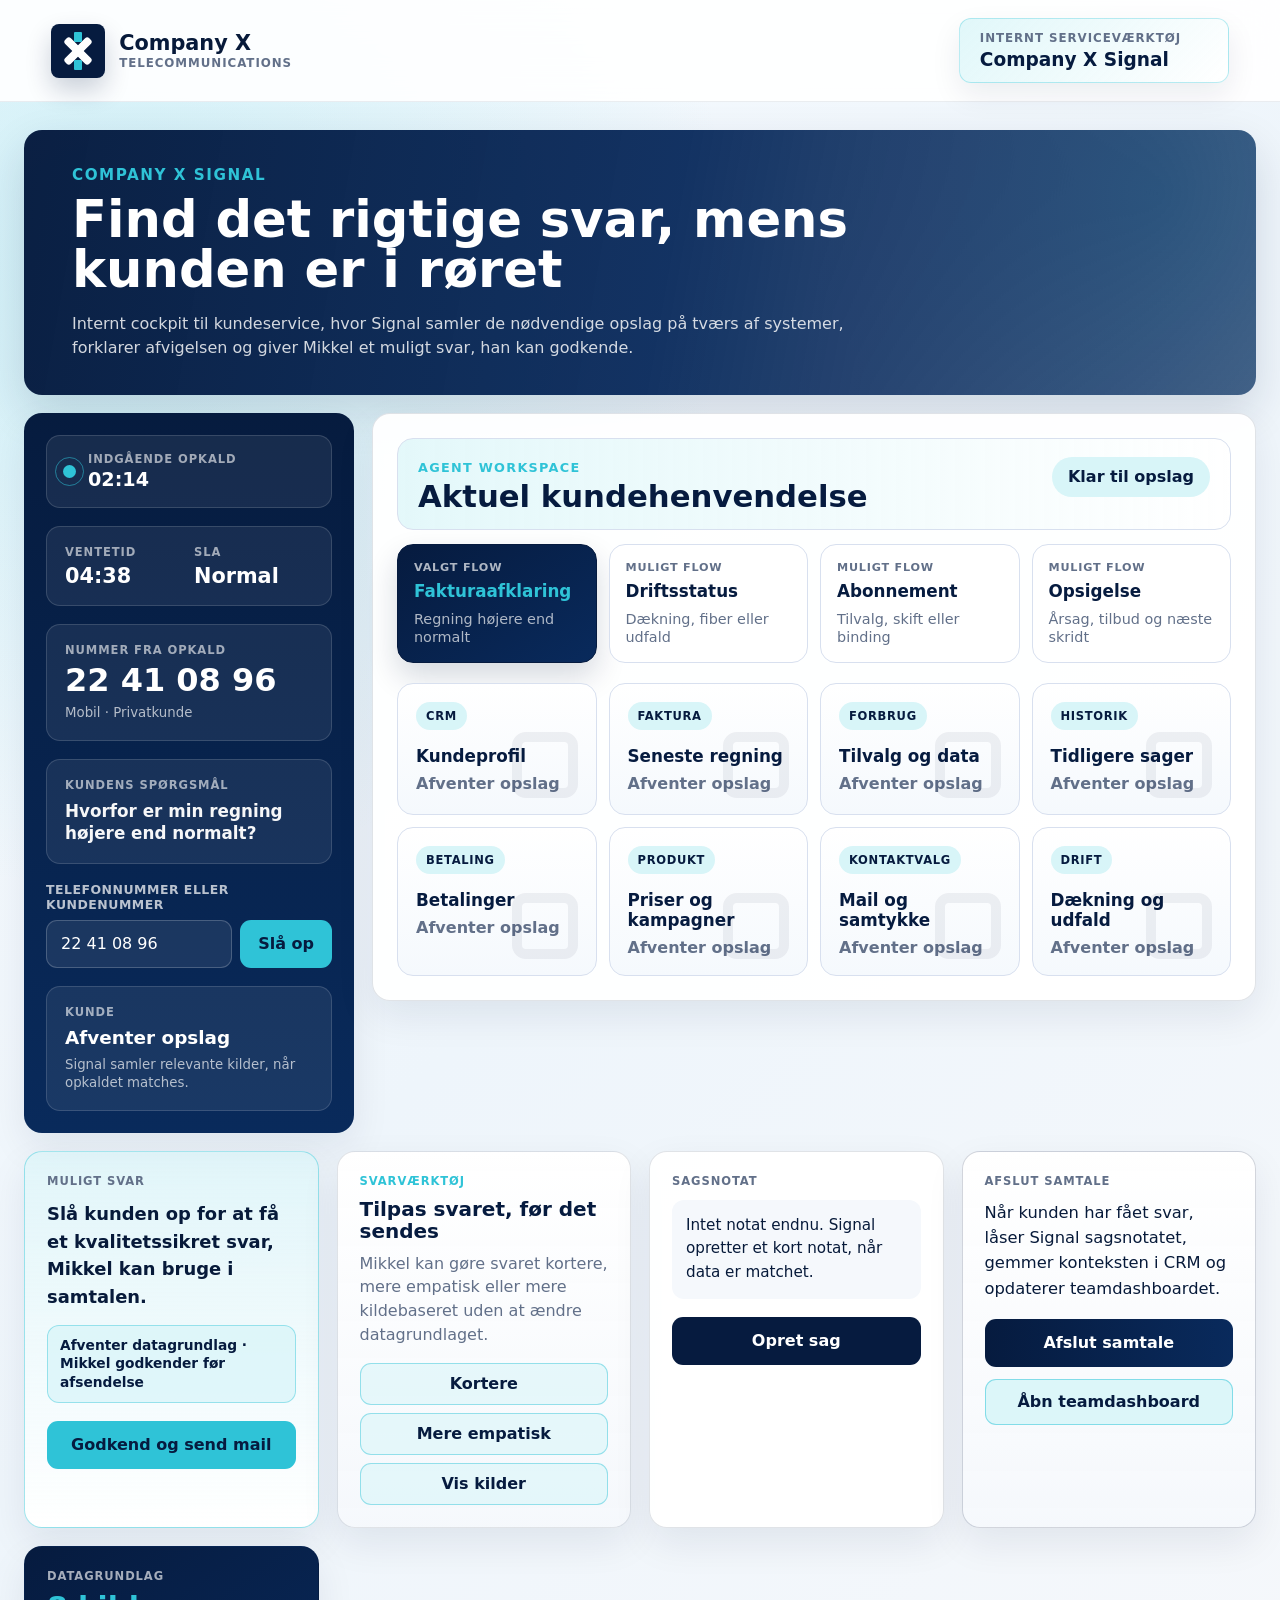
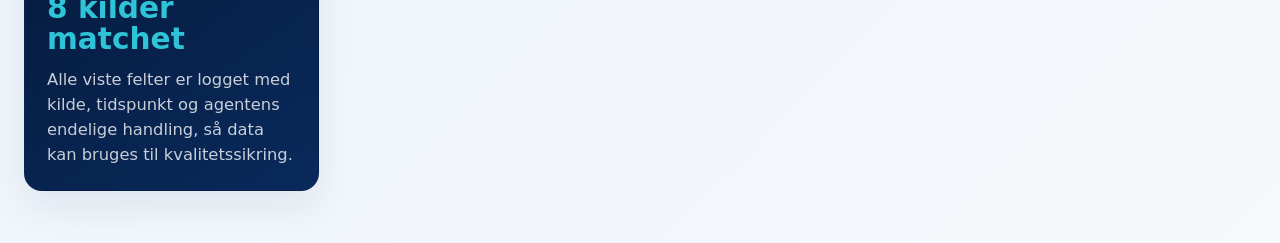
==== AI/index.html @ 9cbe9807 "Deploy Company X site" ====
<!doctype html>
<html lang="da">
  <head>
    <meta charset="utf-8" />
    <meta name="viewport" content="width=device-width, initial-scale=1" />
    <title>Company X Signal - Agent Assist</title>
    <link rel="stylesheet" href="../agent-assist.css" />
  </head>
  <body>
    <header class="agent-header">
      <a class="brand" href="../index.html" aria-label="Company X forside">
        <span class="brand-symbol" aria-hidden="true"><span></span></span>
        <span class="brand-text">
          <strong>Company X</strong>
          <span>Telecommunications</span>
        </span>
      </a>

      <div class="agent-product">
        <span>Internt serviceværktøj</span>
        <strong>Company X Signal</strong>
      </div>

      <div class="agent-user">
        <span>Logget ind som</span>
        <strong>Mikkel Holm · Billing Support</strong>
      </div>
    </header>

    <main class="agent-shell">
      <section class="agent-hero">
        <div>
          <p>Company X Signal</p>
          <h1>Find det rigtige svar, mens kunden er i røret</h1>
          <span>
            Internt cockpit til kundeservice, hvor Signal samler de nødvendige
            opslag på tværs af systemer, forklarer afvigelsen og giver Mikkel et
            muligt svar, han kan godkende.
          </span>
        </div>
      </section>

      <section class="agent-workspace">
        <aside class="call-panel">
          <div class="live-call">
            <span class="pulse" aria-hidden="true"></span>
            <div>
              <span id="callState">Indgående opkald</span>
              <strong id="callDuration">02:14</strong>
            </div>
          </div>

          <div class="call-timeline" aria-label="Opkaldstider">
            <div>
              <span>Ventetid</span>
              <strong>04:38</strong>
            </div>
            <div>
              <span>SLA</span>
              <strong>Normal</strong>
            </div>
          </div>

          <div class="caller-card">
            <span>Nummer fra opkald</span>
            <strong>22 41 08 96</strong>
            <small>Mobil · Privatkunde</small>
          </div>

          <div class="caller-issue">
            <span>Kundens spørgsmål</span>
            <p>Hvorfor er min regning højere end normalt?</p>
          </div>

          <div class="agent-search">
            <label for="lookupInput">Telefonnummer eller kundenummer</label>
            <div>
              <input id="lookupInput" value="22 41 08 96" />
              <button id="lookupButton" type="button">Slå op</button>
            </div>
          </div>

          <div class="customer-mini" id="customerMini">
            <span>Kunde</span>
            <strong>Afventer opslag</strong>
            <small>Signal samler relevante kilder, når opkaldet matches.</small>
          </div>
        </aside>

        <section class="signal-panel-main">
          <div class="workspace-top">
            <div>
              <span>Agent workspace</span>
              <h2>Aktuel kundehenvendelse</h2>
            </div>
            <div class="case-status" id="caseStatus" aria-live="polite">Klar til opslag</div>
          </div>

          <div class="workflow-options" aria-label="Henvendelsestyper">
            <button class="workflow-card active" type="button">
              <span>Valgt flow</span>
              <strong>Fakturaafklaring</strong>
              <em>Regning højere end normalt</em>
            </button>
            <button class="workflow-card" type="button">
              <span>Muligt flow</span>
              <strong>Driftsstatus</strong>
              <em>Dækning, fiber eller udfald</em>
            </button>
            <button class="workflow-card" type="button">
              <span>Muligt flow</span>
              <strong>Abonnement</strong>
              <em>Tilvalg, skift eller binding</em>
            </button>
            <button class="workflow-card" type="button">
              <span>Muligt flow</span>
              <strong>Opsigelse</strong>
              <em>Årsag, tilbud og næste skridt</em>
            </button>
          </div>

          <div class="system-grid" aria-label="Systemopslag">
            <article class="system-card" id="crmCard">
              <span>CRM</span>
              <strong>Kundeprofil</strong>
              <em>Afventer opslag</em>
            </article>
            <article class="system-card" id="invoiceCard">
              <span>Faktura</span>
              <strong>Seneste regning</strong>
              <em>Afventer opslag</em>
            </article>
            <article class="system-card" id="usageCard">
              <span>Forbrug</span>
              <strong>Tilvalg og data</strong>
              <em>Afventer opslag</em>
            </article>
            <article class="system-card" id="historyCard">
              <span>Historik</span>
              <strong>Tidligere sager</strong>
              <em>Afventer opslag</em>
            </article>
            <article class="system-card" id="paymentCard">
              <span>Betaling</span>
              <strong>Betalinger</strong>
              <em>Afventer opslag</em>
            </article>
            <article class="system-card" id="productCard">
              <span>Produkt</span>
              <strong>Priser og kampagner</strong>
              <em>Afventer opslag</em>
            </article>
            <article class="system-card" id="contactCard">
              <span>Kontaktvalg</span>
              <strong>Mail og samtykke</strong>
              <em>Afventer opslag</em>
            </article>
            <article class="system-card" id="driftCard">
              <span>Drift</span>
              <strong>Dækning og udfald</strong>
              <em>Afventer opslag</em>
            </article>
          </div>

          <div class="analysis-panel hidden" id="analysisPanel" aria-live="polite">
            <span class="analysis-spinner" aria-hidden="true"></span>
            <div>
              <strong>Signal analyserer regningsafvigelse</strong>
              <p>
                Matcher aktuel faktura med kundens normalpris, forbrugslog,
                produktregler og kontaktvalg før forklaringen vises.
              </p>
            </div>
          </div>

          <div class="result-area hidden" id="resultArea">
            <div class="customer-strip">
              <div>
                <span>Kunde</span>
                <strong>Maria Andersen</strong>
              </div>
              <div>
                <span>Kundenummer</span>
                <strong>CX-10488291</strong>
              </div>
              <div>
                <span>Faktura</span>
                <strong>INV-2026-05-8821</strong>
                <small>Maj 2026 · reference i fakturasystemet</small>
              </div>
              <div>
                <span>Kontakt</span>
                <strong>maria.andersen@email.dk</strong>
                <small>Samtykke til servicebeskeder er aktivt</small>
              </div>
            </div>

            <div class="bill-explanation">
              <div class="explanation-copy">
                <span>Forklaring</span>
                <strong>Regningen er 150 kr. højere end normalt</strong>
                <p>
                  Signal har beregnet afvigelsen: maj-faktura 549 kr. minus
                  kundens normalpris 399 kr. giver +150 kr. Årsagen matches til
                  ekstra data og en udløbet intropris på streamingpakken.
                </p>
              </div>
              <div class="variance-card">
                <span>Afvigelse</span>
                <strong>+150 kr.</strong>
              </div>
            </div>

            <div class="line-items">
              <div>
                <span>Ekstra data købt 18. maj</span>
                <b>+100 kr.</b>
              </div>
              <div>
                <span>Streamingpakke intropris udløbet</span>
                <b>+50 kr.</b>
              </div>
              <div class="total">
                <span>Samlet afvigelse</span>
                <b>+150 kr.</b>
              </div>
            </div>

            <div class="customer-context">
              <div class="context-card">
                <span>Seneste kundefeedback</span>
                <strong>4,6 / 5</strong>
                <small>Sidste supportkontakt blev markeret som løst.</small>
              </div>
              <div class="context-card">
                <span>Anbefalet handling</span>
                <strong>Forklar og send oversigt</strong>
                <small>Ingen kompensation foreslås, da afvigelsen er dokumenteret.</small>
              </div>
            </div>
          </div>
        </section>

        <aside class="answer-panel">
          <div class="answer-card">
            <span>Muligt svar</span>
            <p id="suggestedAnswer">
              Slå kunden op for at få et kvalitetssikret svar, Mikkel kan bruge i
              samtalen.
            </p>
            <div class="answer-meta" id="answerMeta">
              Afventer datagrundlag · Mikkel godkender før afsendelse
            </div>
            <button type="button" id="sendEmail">Godkend og send mail</button>
          </div>

          <div class="refinement-card">
            <span>Svarværktøj</span>
            <strong>Tilpas svaret, før det sendes</strong>
            <p>
              Mikkel kan gøre svaret kortere, mere empatisk eller mere
              kildebaseret uden at ændre datagrundlaget.
            </p>
            <div class="refinement-actions" aria-label="Tilpas muligt svar">
              <button type="button" data-tone="short">Kortere</button>
              <button type="button" data-tone="empathy">Mere empatisk</button>
              <button type="button" data-tone="sources">Vis kilder</button>
            </div>
          </div>

          <div class="note-card">
            <span>Sagsnotat</span>
            <div id="caseNote" class="case-note-body">
              Intet notat endnu. Signal opretter et kort notat, når data er matchet.
            </div>
            <button type="button" id="createCase">Opret sag</button>
          </div>

          <div class="finish-card">
            <span>Afslut samtale</span>
            <p>
              Når kunden har fået svar, låser Signal sagsnotatet, gemmer
              konteksten i CRM og opdaterer teamdashboardet.
            </p>
            <button type="button" id="finishCall">Afslut samtale</button>
            <a class="dashboard-link hidden" id="dashboardLink" href="../dashboard/">
              Åbn teamdashboard
            </a>
          </div>

          <div class="source-card">
            <span>Datagrundlag</span>
            <strong>8 kilder matchet</strong>
            <p>
              Alle viste felter er logget med kilde, tidspunkt og agentens
              endelige handling, så data kan bruges til kvalitetssikring.
            </p>
          </div>
        </aside>
      </section>

    </main>

    <script src="../agent-assist.js"></script>
  </body>
</html>
---- agent-assist.css ----
:root {
  --navy: #061b3f;
  --navy-2: #092a5c;
  --cyan: #2fc3d7;
  --cyan-soft: #d8f5f8;
  --ink: #071a3a;
  --muted: #627089;
  --line: #d8e0ef;
  --paper: #f5f8fc;
  --white: #ffffff;
  --shadow: 0 18px 45px rgba(6, 27, 63, 0.14);
}

* {
  box-sizing: border-box;
}

body {
  margin: 0;
  color: var(--ink);
  background:
    radial-gradient(circle at 8% 14%, rgba(47, 195, 215, 0.2), transparent 32%),
    linear-gradient(135deg, #f7fbff 0%, #eef5fb 48%, #f6f8fb 100%);
  font-family:
    Inter, ui-sans-serif, system-ui, -apple-system, BlinkMacSystemFont, "Segoe UI",
    sans-serif;
}

button,
input {
  font: inherit;
}

.agent-header {
  position: sticky;
  top: 0;
  z-index: 20;
  display: grid;
  grid-template-columns: minmax(250px, 1fr) auto minmax(260px, 1fr);
  align-items: center;
  gap: 28px;
  min-height: 88px;
  padding: 18px clamp(22px, 4vw, 56px);
  border-bottom: 1px solid rgba(6, 27, 63, 0.08);
  background: rgba(255, 255, 255, 0.9);
  backdrop-filter: blur(18px);
}

.brand {
  display: inline-flex;
  align-items: center;
  gap: 14px;
  color: inherit;
  text-decoration: none;
}

.brand-symbol {
  position: relative;
  display: inline-grid;
  width: 54px;
  height: 54px;
  place-items: center;
  border-radius: 8px;
  background: var(--navy);
  box-shadow: 0 12px 26px rgba(6, 27, 63, 0.2);
}

.brand-symbol::before,
.brand-symbol::after,
.brand-symbol span::before,
.brand-symbol span::after {
  position: absolute;
  content: "";
  display: block;
}

.brand-symbol::before,
.brand-symbol::after {
  width: 8px;
  height: 34px;
  border-radius: 3px;
  background: var(--white);
  transform: rotate(45deg);
}

.brand-symbol::after {
  transform: rotate(-45deg);
}

.brand-symbol span::before,
.brand-symbol span::after {
  left: 23px;
  width: 8px;
  height: 10px;
  border-radius: 1px;
  background: var(--cyan);
}

.brand-symbol span::before {
  top: 8px;
}

.brand-symbol span::after {
  bottom: 8px;
}

.brand-text {
  display: grid;
  gap: 1px;
}

.brand-text strong {
  font-size: 1.3rem;
  letter-spacing: 0;
}

.brand-text span,
.agent-product span,
.agent-user span {
  color: var(--muted);
  font-size: 0.74rem;
  font-weight: 800;
  letter-spacing: 0.08em;
  text-transform: uppercase;
}

.agent-product {
  display: grid;
  gap: 4px;
  min-width: 270px;
  padding: 12px 20px;
  border: 1px solid rgba(47, 195, 215, 0.32);
  border-radius: 12px;
  background: linear-gradient(135deg, rgba(216, 245, 248, 0.78), rgba(255, 255, 255, 0.92));
  box-shadow: 0 12px 30px rgba(6, 27, 63, 0.08);
}

.agent-product strong {
  color: var(--navy);
  font-size: 1.16rem;
}

.agent-user {
  justify-self: end;
  display: grid;
  gap: 4px;
  text-align: right;
}

.agent-user strong {
  color: var(--navy);
  font-size: 0.98rem;
}

.agent-shell {
  width: min(1780px, calc(100% - 48px));
  margin: 28px auto 52px;
}

.agent-hero {
  display: grid;
  grid-template-columns: minmax(0, 1fr);
  gap: 32px;
  align-items: end;
  padding: 36px clamp(26px, 4vw, 48px);
  overflow: hidden;
  border-radius: 18px;
  color: var(--white);
  background:
    linear-gradient(100deg, rgba(6, 27, 63, 0.98) 0%, rgba(9, 42, 92, 0.96) 52%, rgba(9, 42, 92, 0.72) 100%),
    radial-gradient(circle at 92% 24%, rgba(47, 195, 215, 0.42), transparent 30%);
  box-shadow: var(--shadow);
}

.agent-hero p {
  margin: 0 0 10px;
  color: var(--cyan);
  font-size: 0.95rem;
  font-weight: 900;
  letter-spacing: 0.1em;
  text-transform: uppercase;
}

.agent-hero h1 {
  max-width: 850px;
  margin: 0;
  font-size: clamp(2.3rem, 4vw, 4.7rem);
  line-height: 0.98;
  letter-spacing: 0;
}

.agent-hero span {
  display: block;
  max-width: 790px;
  margin-top: 18px;
  color: rgba(255, 255, 255, 0.82);
  font-size: clamp(1rem, 1.2vw, 1.25rem);
  line-height: 1.45;
}

.agent-workspace {
  display: grid;
  grid-template-columns: minmax(260px, 330px) minmax(520px, 1fr) minmax(330px, 430px);
  gap: 18px;
  margin-top: 18px;
  align-items: start;
}

.call-panel,
.signal-panel-main,
.answer-panel > div {
  border: 1px solid rgba(6, 27, 63, 0.12);
  border-radius: 18px;
  background: rgba(255, 255, 255, 0.94);
  box-shadow: 0 15px 38px rgba(6, 27, 63, 0.08);
}

.call-panel {
  display: grid;
  gap: 18px;
  align-content: start;
  padding: 22px;
  color: var(--white);
  border: 0;
  background:
    linear-gradient(180deg, rgba(6, 27, 63, 0.98), rgba(9, 42, 92, 0.98)),
    var(--navy);
}

.live-call,
.caller-card,
.caller-issue,
.call-timeline,
.customer-mini {
  border: 1px solid rgba(255, 255, 255, 0.14);
  border-radius: 14px;
  background: rgba(255, 255, 255, 0.07);
}

.live-call {
  display: flex;
  gap: 12px;
  align-items: center;
  padding: 16px;
}

.pulse {
  position: relative;
  width: 13px;
  height: 13px;
  border-radius: 50%;
  background: var(--cyan);
}

.pulse::after {
  position: absolute;
  inset: -8px;
  content: "";
  border: 1px solid rgba(47, 195, 215, 0.55);
  border-radius: inherit;
  animation: pulse 1.6s infinite;
}

@keyframes pulse {
  from {
    opacity: 0.9;
    transform: scale(0.72);
  }
  to {
    opacity: 0;
    transform: scale(1.35);
  }
}

.live-call span,
.caller-card span,
.caller-issue span,
.call-timeline span,
.customer-mini span,
.answer-card > span,
.refinement-card > span,
.note-card > span,
.handoff-card > span,
.finish-card > span,
.source-card > span,
.customer-strip span,
.explanation-copy span,
.variance-card span,
.context-card span,
.dashboard-heading span,
.dashboard-metric span {
  display: block;
  color: var(--muted);
  font-size: 0.72rem;
  font-weight: 900;
  letter-spacing: 0.08em;
  text-transform: uppercase;
}

.call-panel .live-call span,
.call-panel .caller-card span,
.call-panel .caller-issue span,
.call-panel .call-timeline span,
.call-panel .customer-mini span {
  color: rgba(255, 255, 255, 0.6);
}

.live-call strong {
  display: block;
  margin-top: 2px;
  font-size: 1.2rem;
}

.caller-card,
.caller-issue,
.call-timeline,
.customer-mini {
  padding: 18px;
}

.call-timeline {
  display: grid;
  grid-template-columns: 1fr 1fr;
  gap: 10px;
}

.call-timeline div {
  min-width: 0;
}

.call-timeline strong {
  display: block;
  margin-top: 7px;
  color: var(--white);
  font-size: 1.3rem;
  line-height: 1;
}

.caller-card strong {
  display: block;
  margin-top: 7px;
  font-size: 2rem;
  line-height: 1;
}

.caller-card small,
.customer-mini small {
  display: block;
  margin-top: 8px;
  color: rgba(255, 255, 255, 0.68);
  line-height: 1.35;
}

.caller-issue p {
  margin: 8px 0 0;
  color: rgba(255, 255, 255, 0.96);
  font-size: 1.05rem;
  font-weight: 800;
  line-height: 1.35;
}

.agent-search label {
  display: block;
  margin-bottom: 8px;
  color: rgba(255, 255, 255, 0.72);
  font-size: 0.78rem;
  font-weight: 900;
  letter-spacing: 0.04em;
  text-transform: uppercase;
}

.agent-search div {
  display: grid;
  grid-template-columns: minmax(0, 1fr) auto;
  gap: 8px;
}

.agent-search input {
  min-width: 0;
  height: 48px;
  padding: 0 14px;
  color: var(--white);
  border: 1px solid rgba(255, 255, 255, 0.2);
  border-radius: 11px;
  outline: 0;
  background: rgba(255, 255, 255, 0.08);
}

.agent-search input:focus {
  border-color: var(--cyan);
  box-shadow: 0 0 0 3px rgba(47, 195, 215, 0.2);
}

.agent-search button,
.answer-card button,
.note-card button,
.handoff-card button,
.finish-card button {
  height: 48px;
  padding: 0 18px;
  color: var(--navy);
  border: 0;
  border-radius: 11px;
  background: var(--cyan);
  font-weight: 900;
  cursor: pointer;
  transition:
    transform 0.16s ease,
    box-shadow 0.16s ease,
    background 0.16s ease;
}

.agent-search button:hover,
.answer-card button:hover,
.note-card button:hover,
.handoff-card button:hover,
.finish-card button:hover {
  transform: translateY(-1px);
  box-shadow: 0 14px 24px rgba(47, 195, 215, 0.25);
}

.customer-mini strong {
  display: block;
  margin-top: 8px;
  font-size: 1.15rem;
}

.customer-mini.is-ready {
  border-color: rgba(47, 195, 215, 0.5);
  background: rgba(47, 195, 215, 0.14);
}

.signal-panel-main {
  padding: 24px;
}

.workspace-top {
  display: flex;
  justify-content: space-between;
  gap: 20px;
  align-items: start;
  padding: 18px 20px;
  border: 1px solid var(--line);
  border-radius: 16px;
  background:
    linear-gradient(90deg, rgba(216, 245, 248, 0.7), rgba(255, 255, 255, 0.92)),
    var(--white);
}

.workspace-top span {
  color: var(--cyan);
  font-size: 0.8rem;
  font-weight: 900;
  letter-spacing: 0.1em;
  text-transform: uppercase;
}

.workspace-top h2 {
  margin: 5px 0 0;
  color: var(--navy);
  font-size: clamp(1.8rem, 2.4vw, 3rem);
  line-height: 1;
}

.case-status {
  display: inline-flex;
  align-items: center;
  min-height: 40px;
  padding: 0 16px;
  color: var(--navy);
  border-radius: 999px;
  background: var(--cyan-soft);
  font-weight: 900;
  white-space: nowrap;
}

.case-status.processing {
  color: var(--white);
  background: var(--navy-2);
}

.case-status.processing::before {
  width: 13px;
  height: 13px;
  margin-right: 9px;
  content: "";
  border: 2px solid rgba(255, 255, 255, 0.3);
  border-top-color: var(--cyan);
  border-radius: 50%;
  animation: spin 0.8s linear infinite;
}

.case-status.ready {
  color: var(--navy);
  background: var(--cyan);
}

@keyframes spin {
  to {
    transform: rotate(360deg);
  }
}

.workflow-options {
  display: grid;
  grid-template-columns: repeat(4, minmax(0, 1fr));
  gap: 12px;
  margin-top: 14px;
}

.workflow-card {
  display: grid;
  gap: 8px;
  min-height: 116px;
  padding: 16px;
  text-align: left;
  border: 1px solid var(--line);
  border-radius: 16px;
  background: var(--white);
  cursor: default;
}

.workflow-card span {
  color: var(--muted);
  font-size: 0.7rem;
  font-weight: 900;
  letter-spacing: 0.07em;
  text-transform: uppercase;
}

.workflow-card strong {
  color: var(--navy);
  font-size: 1.05rem;
  line-height: 1.15;
}

.workflow-card em {
  color: var(--muted);
  font-size: 0.9rem;
  font-style: normal;
  line-height: 1.25;
}

.workflow-card.active {
  color: var(--white);
  border-color: var(--navy);
  background: linear-gradient(145deg, var(--navy), var(--navy-2));
  box-shadow: 0 14px 30px rgba(6, 27, 63, 0.16);
}

.workflow-card.active span,
.workflow-card.active em {
  color: rgba(255, 255, 255, 0.68);
}

.workflow-card.active strong {
  color: var(--cyan);
}

.system-grid {
  display: grid;
  grid-template-columns: repeat(4, minmax(0, 1fr));
  gap: 12px;
  margin-top: 20px;
}

.system-card {
  position: relative;
  min-height: 132px;
  padding: 18px;
  overflow: hidden;
  border: 1px solid var(--line);
  border-radius: 16px;
  background: linear-gradient(180deg, #ffffff 0%, #f5f9fd 100%);
}

.system-card::after {
  position: absolute;
  right: 18px;
  bottom: 16px;
  width: 46px;
  height: 46px;
  content: "";
  border: 10px solid rgba(6, 27, 63, 0.06);
  border-radius: 14px;
}

.system-card span {
  display: inline-flex;
  padding: 7px 10px;
  color: var(--navy);
  border-radius: 999px;
  background: var(--cyan-soft);
  font-size: 0.72rem;
  font-weight: 900;
  letter-spacing: 0.06em;
  text-transform: uppercase;
}

.system-card strong {
  display: block;
  margin-top: 16px;
  color: var(--navy);
  font-size: 1.05rem;
}

.system-card em {
  display: block;
  margin-top: 8px;
  color: var(--muted);
  font-style: normal;
  font-weight: 700;
}

.system-card.processing {
  border-color: rgba(47, 195, 215, 0.55);
  box-shadow: inset 0 0 0 2px rgba(47, 195, 215, 0.12);
}

.system-card.ready {
  border-color: rgba(47, 195, 215, 0.7);
  background: linear-gradient(180deg, #ffffff 0%, #e9fbfd 100%);
}

.system-card.ready em {
  color: var(--navy);
}

.analysis-panel {
  display: flex;
  gap: 16px;
  align-items: center;
  margin-top: 18px;
  padding: 18px;
  border: 1px solid rgba(47, 195, 215, 0.45);
  border-radius: 16px;
  background:
    linear-gradient(90deg, rgba(216, 245, 248, 0.78), rgba(255, 255, 255, 0.94)),
    var(--white);
  box-shadow: 0 14px 30px rgba(6, 27, 63, 0.08);
}

.analysis-spinner {
  width: 42px;
  height: 42px;
  flex: 0 0 auto;
  border: 4px solid rgba(6, 27, 63, 0.1);
  border-top-color: var(--cyan);
  border-radius: 50%;
  animation: spin 0.9s linear infinite;
}

.analysis-panel strong {
  display: block;
  color: var(--navy);
  font-size: 1.2rem;
}

.analysis-panel p {
  max-width: 720px;
  margin: 6px 0 0;
  color: var(--muted);
  line-height: 1.45;
}

.result-area {
  display: grid;
  gap: 14px;
  margin-top: 18px;
  animation: liftIn 0.34s ease both;
}

.hidden {
  display: none;
}

@keyframes liftIn {
  from {
    opacity: 0;
    transform: translateY(10px);
  }
  to {
    opacity: 1;
    transform: translateY(0);
  }
}

.customer-strip {
  display: grid;
  grid-template-columns: repeat(4, minmax(0, 1fr));
  gap: 12px;
}

.customer-strip > div,
.bill-explanation,
.line-items {
  border: 1px solid var(--line);
  border-radius: 16px;
  background: var(--white);
}

.customer-strip > div {
  padding: 17px;
}

.customer-strip strong {
  display: block;
  margin-top: 8px;
  color: var(--navy);
  font-size: 1.05rem;
}

.customer-strip small,
.context-card small {
  display: block;
  margin-top: 7px;
  color: var(--muted);
  font-size: 0.86rem;
  line-height: 1.35;
}

.bill-explanation {
  display: grid;
  grid-template-columns: minmax(0, 1fr) minmax(150px, 190px);
  gap: 16px;
  align-items: stretch;
  padding: 18px;
}

.explanation-copy strong {
  display: block;
  margin-top: 8px;
  color: var(--navy);
  font-size: clamp(1.4rem, 2vw, 2.25rem);
  line-height: 1.05;
}

.explanation-copy p {
  max-width: 720px;
  margin: 12px 0 0;
  color: var(--muted);
  font-size: 1rem;
  line-height: 1.5;
}

.variance-card {
  display: grid;
  align-content: center;
  justify-items: center;
  min-height: 150px;
  border-radius: 14px;
  color: var(--white);
  background: linear-gradient(145deg, var(--navy), var(--navy-2));
}

.variance-card span {
  color: rgba(255, 255, 255, 0.68);
}

.variance-card strong {
  margin-top: 8px;
  color: var(--cyan);
  font-size: 2.9rem;
  line-height: 1;
}

.line-items {
  padding: 8px;
}

.line-items div {
  display: flex;
  justify-content: space-between;
  gap: 18px;
  padding: 14px 16px;
  color: var(--ink);
  border-radius: 12px;
}

.line-items div + div {
  border-top: 1px solid #ecf1f7;
}

.line-items b {
  color: var(--navy);
  white-space: nowrap;
}

.line-items .total {
  margin-top: 4px;
  color: var(--white);
  background: var(--navy);
}

.line-items .total b {
  color: var(--cyan);
}

.customer-context {
  display: grid;
  grid-template-columns: minmax(0, 0.85fr) minmax(0, 1.15fr);
  gap: 12px;
}

.context-card {
  padding: 17px;
  border: 1px solid var(--line);
  border-radius: 16px;
  background:
    linear-gradient(180deg, rgba(216, 245, 248, 0.42), rgba(255, 255, 255, 0.96)),
    var(--white);
}

.context-card strong {
  display: block;
  margin-top: 8px;
  color: var(--navy);
  font-size: 1.35rem;
}

.answer-panel {
  display: grid;
  gap: 18px;
  align-content: start;
}

.answer-panel > div {
  padding: 22px;
}

.answer-card {
  border-color: rgba(47, 195, 215, 0.44) !important;
  background:
    linear-gradient(180deg, rgba(216, 245, 248, 0.62), rgba(255, 255, 255, 0.96)) !important;
}

.answer-card p,
.note-card p,
.case-note-body,
.handoff-card p,
.finish-card p,
.source-card p {
  margin: 12px 0 0;
  color: var(--ink);
  font-size: 1.02rem;
  line-height: 1.55;
}

.answer-card p {
  font-size: 1.12rem;
  font-weight: 750;
}

.answer-meta {
  margin-top: 14px;
  padding: 10px 12px;
  color: var(--navy);
  border: 1px solid rgba(47, 195, 215, 0.42);
  border-radius: 12px;
  background: rgba(216, 245, 248, 0.74);
  font-size: 0.86rem;
  font-weight: 850;
  line-height: 1.35;
}

.answer-card button,
.note-card button,
.handoff-card button,
.finish-card button {
  width: 100%;
  margin-top: 18px;
}

.note-card button,
.handoff-card button,
.finish-card button {
  color: var(--white);
  background: var(--navy);
}

.finish-card button {
  background: linear-gradient(90deg, var(--navy), var(--navy-2));
}

.finish-card {
  border-color: rgba(6, 27, 63, 0.18) !important;
  background:
    linear-gradient(180deg, #ffffff, rgba(245, 248, 252, 0.96)) !important;
}

.finish-card.is-done {
  border-color: rgba(47, 195, 215, 0.52) !important;
  background:
    linear-gradient(180deg, rgba(216, 245, 248, 0.5), rgba(255, 255, 255, 0.96)) !important;
}

.dashboard-link {
  display: grid;
  min-height: 46px;
  margin-top: 12px;
  place-items: center;
  color: var(--navy);
  border: 1px solid rgba(47, 195, 215, 0.52);
  border-radius: 11px;
  background: rgba(216, 245, 248, 0.85);
  font-weight: 900;
  text-decoration: none;
}

.case-note-body {
  padding: 14px;
  border-radius: 12px;
  background: #f5f8fc;
  font-size: 0.95rem;
}

.case-note-body dl {
  display: grid;
  gap: 8px;
  margin: 0;
}

.case-note-body div {
  display: grid;
  grid-template-columns: 120px minmax(0, 1fr);
  gap: 10px;
  align-items: start;
}

.case-note-body dt {
  color: var(--muted);
  font-size: 0.72rem;
  font-weight: 900;
  letter-spacing: 0.06em;
  text-transform: uppercase;
}

.case-note-body dd {
  margin: 0;
  color: var(--ink);
  font-weight: 680;
  line-height: 1.35;
}

.handoff-card {
  border-color: rgba(47, 195, 215, 0.32) !important;
  background:
    linear-gradient(180deg, rgba(255, 255, 255, 0.96), rgba(216, 245, 248, 0.46)) !important;
}

.refinement-card {
  border-color: rgba(6, 27, 63, 0.12) !important;
  background:
    linear-gradient(180deg, #ffffff, rgba(245, 248, 252, 0.96)) !important;
}

.refinement-card span {
  color: var(--cyan);
}

.refinement-card strong {
  display: block;
  margin-top: 10px;
  color: var(--navy);
  font-size: 1.25rem;
  line-height: 1.1;
}

.refinement-card p {
  margin: 10px 0 0;
  color: var(--muted);
  line-height: 1.48;
}

.refinement-actions {
  display: grid;
  grid-template-columns: 1fr;
  gap: 8px;
  margin-top: 16px;
}

.refinement-actions button {
  min-height: 42px;
  padding: 0 14px;
  color: var(--navy);
  border: 1px solid rgba(47, 195, 215, 0.45);
  border-radius: 11px;
  background: rgba(216, 245, 248, 0.58);
  font-weight: 900;
  cursor: pointer;
  transition:
    color 0.16s ease,
    border-color 0.16s ease,
    background 0.16s ease,
    transform 0.16s ease;
}

.refinement-actions button:hover,
.refinement-actions button.is-active {
  color: var(--white);
  border-color: var(--navy);
  background: var(--navy);
  transform: translateY(-1px);
}

.handoff-targets {
  display: grid;
  grid-template-columns: repeat(3, 1fr);
  gap: 8px;
  margin-top: 14px;
}

.handoff-targets b {
  display: grid;
  min-height: 42px;
  place-items: center;
  color: var(--navy);
  border: 1px solid rgba(47, 195, 215, 0.44);
  border-radius: 10px;
  background: rgba(216, 245, 248, 0.72);
  font-size: 0.82rem;
}

.source-card {
  color: var(--white);
  border-color: rgba(6, 27, 63, 0.16) !important;
  background: linear-gradient(145deg, var(--navy), var(--navy-2)) !important;
}

.source-card span {
  color: rgba(255, 255, 255, 0.64);
}

.source-card strong {
  display: block;
  margin-top: 10px;
  color: var(--cyan);
  font-size: 1.85rem;
  line-height: 1.05;
}

.source-card p {
  color: rgba(255, 255, 255, 0.78);
}

.impact-dashboard {
  position: relative;
  display: grid;
  grid-template-columns: minmax(280px, 0.65fr) minmax(520px, 1fr);
  gap: 18px;
  margin-top: 18px;
  padding: 28px;
  border: 1px solid rgba(6, 27, 63, 0.12);
  border-radius: 18px;
  background: rgba(255, 255, 255, 0.95);
  box-shadow: 0 15px 38px rgba(6, 27, 63, 0.08);
  transition:
    border-color 0.2s ease,
    box-shadow 0.2s ease,
    opacity 0.2s ease,
    transform 0.2s ease;
}

.impact-dashboard.dashboard-waiting {
  opacity: 0.78;
}

.impact-dashboard.completed {
  border-color: rgba(47, 195, 215, 0.54);
  box-shadow: 0 18px 46px rgba(6, 27, 63, 0.13);
  opacity: 1;
  transform: translateY(-2px);
}

.impact-dashboard.completed::before {
  position: absolute;
  top: 18px;
  right: 18px;
  content: "Samtale afsluttet";
  padding: 10px 14px;
  color: var(--navy);
  border-radius: 999px;
  background: var(--cyan);
  font-size: 0.78rem;
  font-weight: 900;
  letter-spacing: 0.06em;
  text-transform: uppercase;
}

.impact-dashboard.completed .dashboard-grid {
  padding-top: 34px;
}

.dashboard-heading h2 {
  margin: 8px 0 0;
  color: var(--navy);
  font-size: clamp(1.7rem, 2.3vw, 2.6rem);
  line-height: 1;
}

.dashboard-heading p {
  max-width: 520px;
  margin: 14px 0 0;
  color: var(--muted);
  font-size: 1.02rem;
  line-height: 1.5;
}

.dashboard-grid {
  display: grid;
  grid-template-columns: repeat(4, minmax(0, 1fr));
  gap: 12px;
}

.dashboard-metric {
  display: grid;
  align-content: start;
  min-height: 176px;
  padding: 18px;
  border: 1px solid var(--line);
  border-radius: 16px;
  background:
    linear-gradient(180deg, #ffffff, #f6fafc),
    var(--white);
}

.metric-compare {
  display: grid;
  grid-template-columns: 1fr 1fr;
  gap: 10px;
  margin-top: 18px;
}

.metric-compare div {
  min-width: 0;
  padding: 12px;
  border: 1px solid #e4ebf4;
  border-radius: 12px;
  background: rgba(255, 255, 255, 0.78);
}

.metric-compare div:last-child {
  border-color: rgba(47, 195, 215, 0.48);
  background: rgba(216, 245, 248, 0.58);
}

.metric-compare small {
  display: block;
  color: var(--muted);
  font-size: 0.66rem;
  font-weight: 900;
  letter-spacing: 0.08em;
  text-transform: uppercase;
}

.dashboard-metric strong {
  display: block;
  margin-top: 8px;
  color: var(--navy);
  font-size: 1.55rem;
  line-height: 1;
}

.dashboard-metric em {
  display: block;
  margin-top: 9px;
  color: var(--muted);
  font-style: normal;
  font-weight: 750;
}

.dashboard-meter {
  height: 8px;
  margin-top: 18px;
  overflow: hidden;
  border-radius: 999px;
  background: #e6edf5;
}

.dashboard-meter i {
  display: block;
  height: 100%;
  border-radius: inherit;
  background: linear-gradient(90deg, var(--navy), var(--cyan));
}

@media (max-width: 1320px) {
  .agent-header {
    grid-template-columns: 1fr 1fr;
  }

  .agent-product {
    justify-self: end;
  }

  .agent-user {
    display: none;
  }

  .agent-hero {
    grid-template-columns: 1fr;
  }

  .agent-workspace {
    grid-template-columns: minmax(260px, 330px) minmax(520px, 1fr);
  }

  .answer-panel {
    grid-column: 1 / -1;
    grid-template-columns: repeat(4, minmax(0, 1fr));
  }

  .dashboard-grid {
    grid-template-columns: repeat(2, minmax(0, 1fr));
  }
}

@media (max-width: 940px) {
  .agent-header,
  .agent-workspace,
  .customer-strip,
  .bill-explanation,
  .answer-panel,
  .customer-context,
  .impact-dashboard {
    grid-template-columns: 1fr;
  }

  .agent-header {
    position: static;
    gap: 14px;
  }

  .agent-product {
    justify-self: stretch;
  }

  .agent-shell {
    width: min(100% - 24px, 680px);
    margin-top: 14px;
  }

  .agent-hero {
    border-radius: 16px;
  }

  .system-grid,
  .workflow-options,
  .dashboard-grid {
    grid-template-columns: 1fr;
  }
}

@media (max-width: 560px) {
  .agent-header {
    padding: 14px;
  }

  .brand-symbol {
    width: 46px;
    height: 46px;
  }

  .brand-text strong {
    font-size: 1.05rem;
  }

  .agent-hero,
  .call-panel,
  .signal-panel-main,
  .answer-panel > div {
    padding: 18px;
  }

  .agent-search div {
    grid-template-columns: 1fr;
  }

  .agent-search button {
    width: 100%;
  }
}
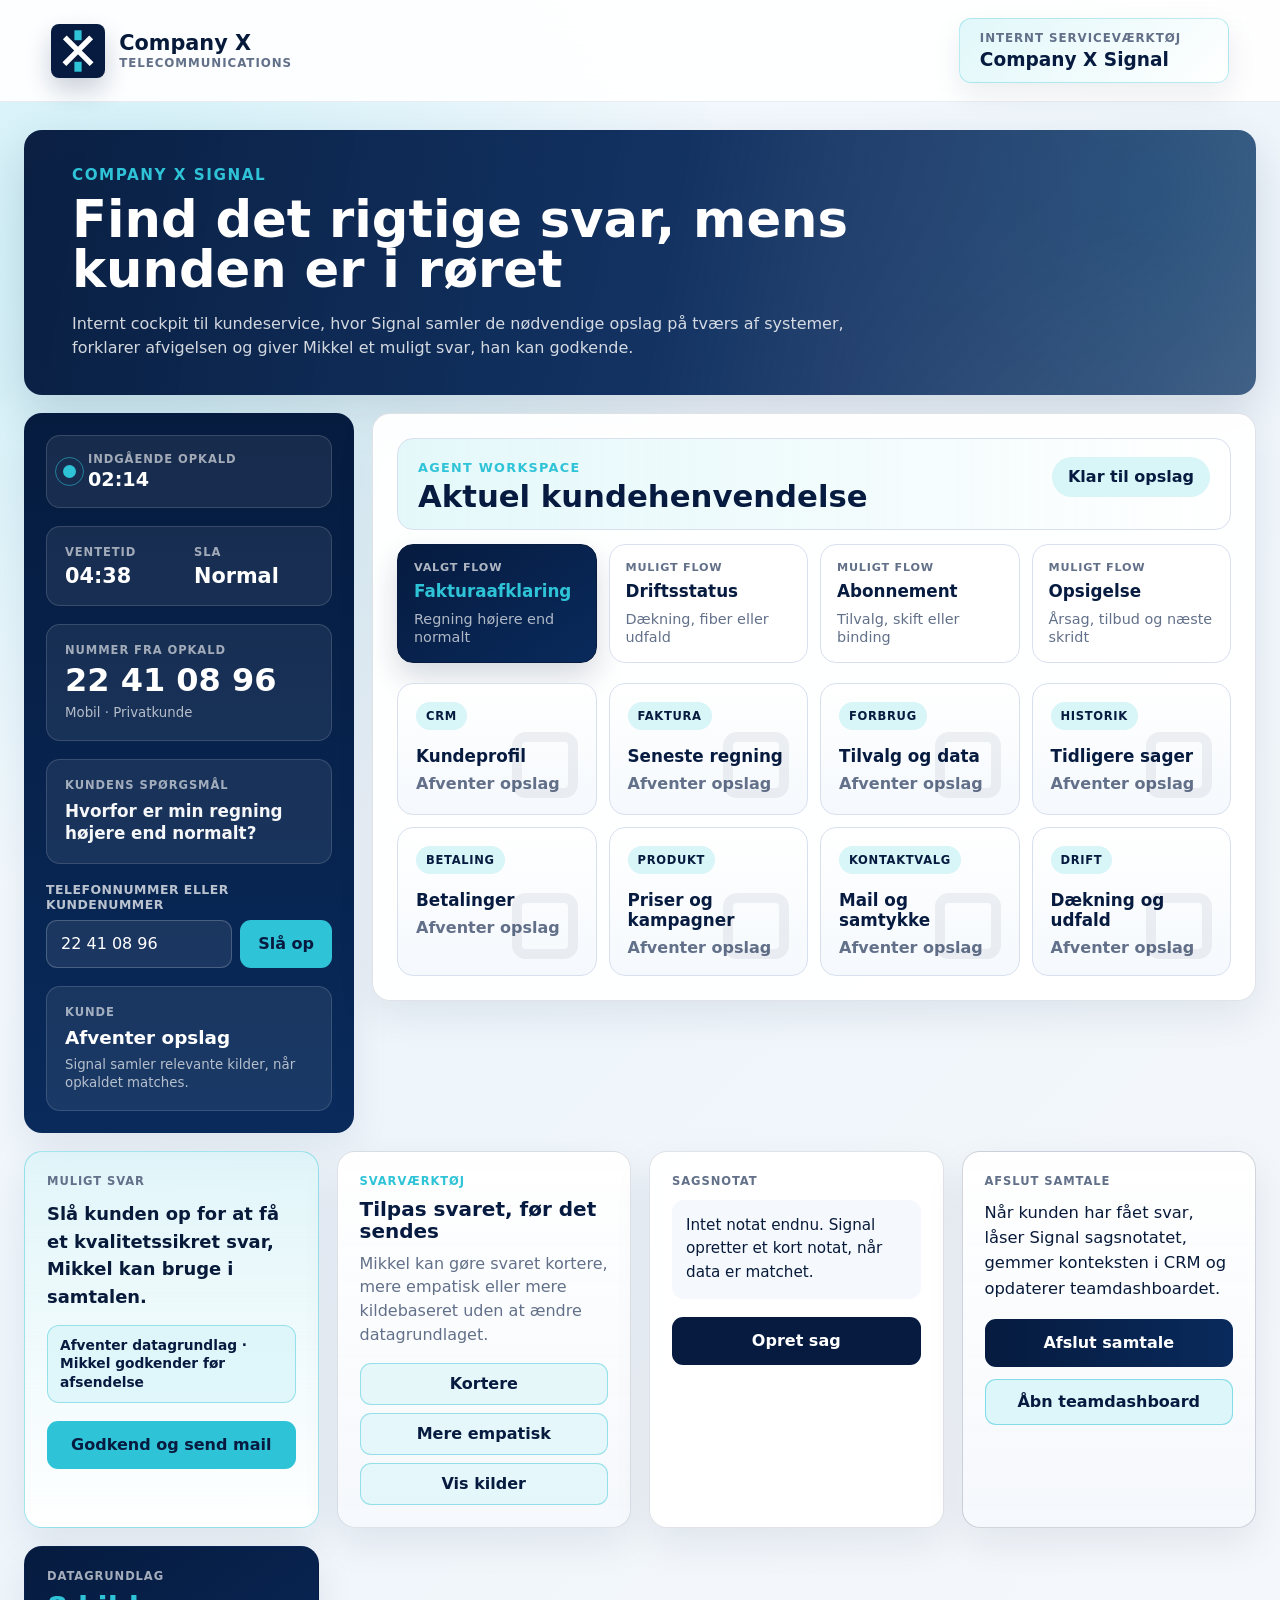
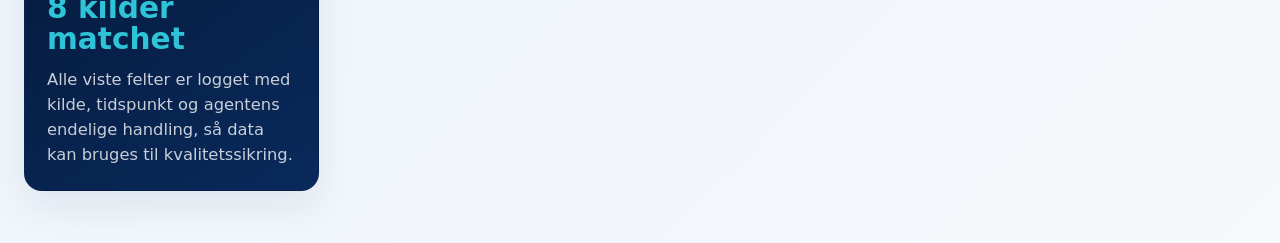
==== commit d5030f6b: "Use shared Company X logo asset" ====
--- a/AI/index.html
+++ b/AI/index.html
@@ -9,7 +9,7 @@
   <body>
     <header class="agent-header">
       <a class="brand" href="../index.html" aria-label="Company X forside">
-        <span class="brand-symbol" aria-hidden="true"><span></span></span>
+        <img class="brand-logo" src="../assets/companyx-logo.svg" alt="" aria-hidden="true" />
         <span class="brand-text">
           <strong>Company X</strong>
           <span>Telecommunications</span>
--- a/agent-assist.css
+++ b/agent-assist.css
@@ -52,6 +52,15 @@
   gap: 14px;
   color: inherit;
   text-decoration: none;
+}
+
+.brand-logo {
+  display: block;
+  width: 54px;
+  height: 54px;
+  flex: 0 0 auto;
+  border-radius: 8px;
+  box-shadow: 0 12px 26px rgba(6, 27, 63, 0.2);
 }
 
 .brand-symbol {
@@ -1261,6 +1270,11 @@
     height: 46px;
   }
 
+  .brand-logo {
+    width: 46px;
+    height: 46px;
+  }
+
   .brand-text strong {
     font-size: 1.05rem;
   }
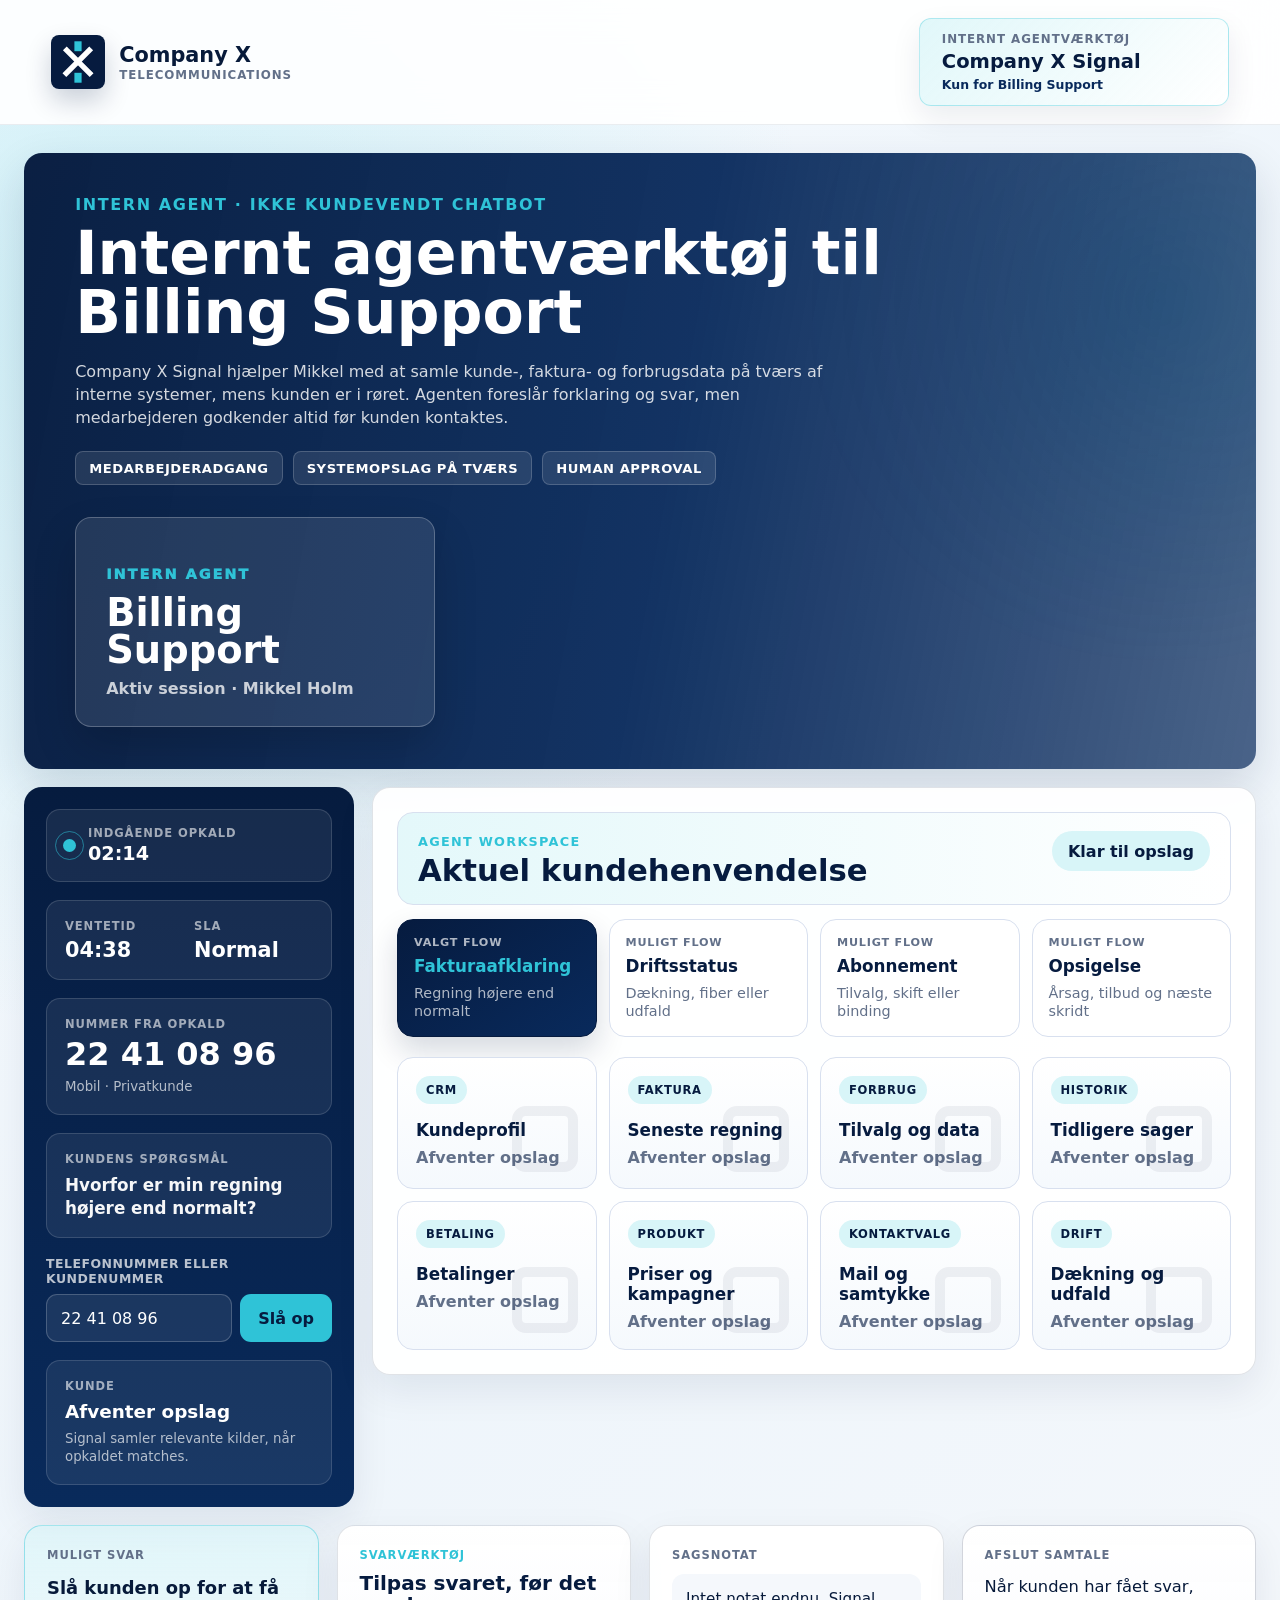
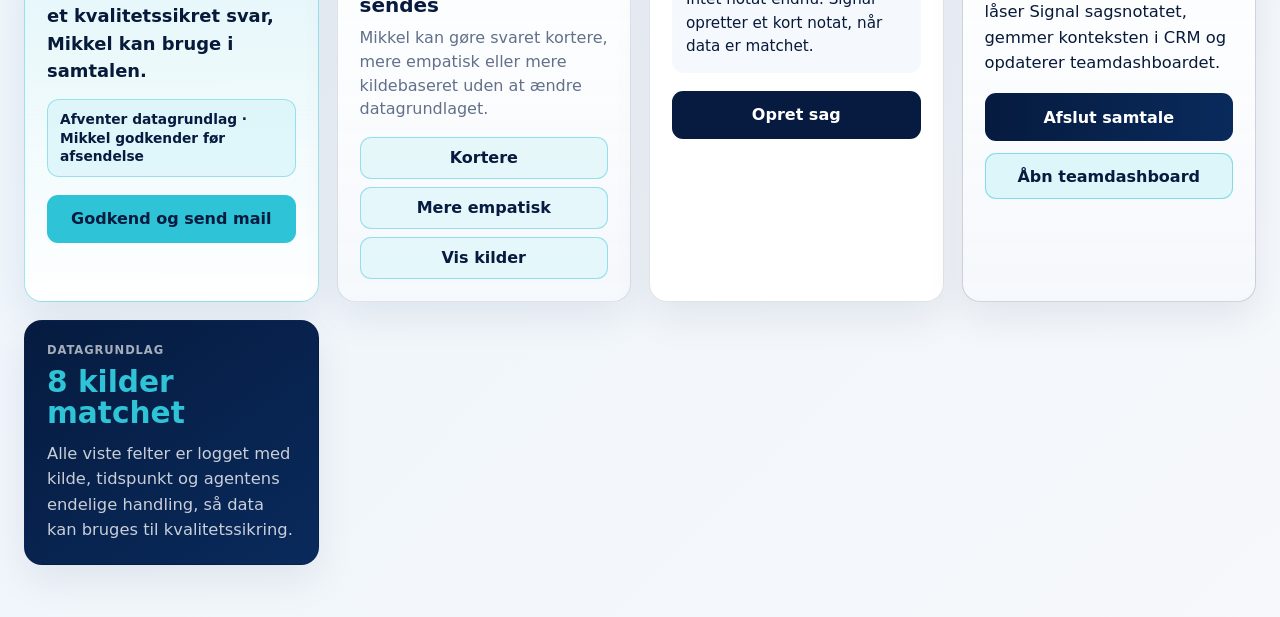
==== commit 4755a4b2: "update" ====
--- a/AI/index.html
+++ b/AI/index.html
@@ -16,9 +16,10 @@
         </span>
       </a>
 
-      <div class="agent-product">
-        <span>Internt serviceværktøj</span>
+      <div class="agent-product" aria-label="Internt agentværktøj">
+        <span>Internt agentværktøj</span>
         <strong>Company X Signal</strong>
+        <small>Kun for Billing Support</small>
       </div>
 
       <div class="agent-user">
@@ -29,15 +30,26 @@
 
     <main class="agent-shell">
       <section class="agent-hero">
-        <div>
-          <p>Company X Signal</p>
-          <h1>Find det rigtige svar, mens kunden er i røret</h1>
+        <div class="hero-copy">
+          <p>Intern agent · ikke kundevendt chatbot</p>
+          <h1>Internt agentværktøj til Billing Support</h1>
           <span>
-            Internt cockpit til kundeservice, hvor Signal samler de nødvendige
-            opslag på tværs af systemer, forklarer afvigelsen og giver Mikkel et
-            muligt svar, han kan godkende.
+            Company X Signal hjælper Mikkel med at samle kunde-, faktura- og
+            forbrugsdata på tværs af interne systemer, mens kunden er i røret.
+            Agenten foreslår forklaring og svar, men medarbejderen godkender
+            altid før kunden kontaktes.
           </span>
+          <div class="hero-badges" aria-label="Interne agentmarkører">
+            <strong>Medarbejderadgang</strong>
+            <strong>Systemopslag på tværs</strong>
+            <strong>Human approval</strong>
+          </div>
         </div>
+        <aside class="internal-agent-card" aria-label="Aktiv intern agentsession">
+          <span>Intern agent</span>
+          <strong>Billing Support</strong>
+          <em>Aktiv session · Mikkel Holm</em>
+        </aside>
       </section>
 
       <section class="agent-workspace">
--- a/agent-assist.css
+++ b/agent-assist.css
@@ -136,8 +136,8 @@
 .agent-product {
   display: grid;
   gap: 4px;
-  min-width: 270px;
-  padding: 12px 20px;
+  min-width: 310px;
+  padding: 13px 22px;
   border: 1px solid rgba(47, 195, 215, 0.32);
   border-radius: 12px;
   background: linear-gradient(135deg, rgba(216, 245, 248, 0.78), rgba(255, 255, 255, 0.92));
@@ -146,7 +146,13 @@
 
 .agent-product strong {
   color: var(--navy);
-  font-size: 1.16rem;
+  font-size: 1.22rem;
+}
+
+.agent-product small {
+  color: var(--navy-2);
+  font-size: 0.78rem;
+  font-weight: 850;
 }
 
 .agent-user {
@@ -168,10 +174,11 @@
 
 .agent-hero {
   display: grid;
-  grid-template-columns: minmax(0, 1fr);
+  grid-template-columns: minmax(0, 1fr) minmax(260px, 360px);
   gap: 32px;
-  align-items: end;
-  padding: 36px clamp(26px, 4vw, 48px);
+  align-items: center;
+  min-height: 286px;
+  padding: 42px clamp(28px, 4vw, 54px);
   overflow: hidden;
   border-radius: 18px;
   color: var(--white);
@@ -184,16 +191,16 @@
 .agent-hero p {
   margin: 0 0 10px;
   color: var(--cyan);
-  font-size: 0.95rem;
+  font-size: 1rem;
   font-weight: 900;
   letter-spacing: 0.1em;
   text-transform: uppercase;
 }
 
 .agent-hero h1 {
-  max-width: 850px;
+  max-width: 920px;
   margin: 0;
-  font-size: clamp(2.3rem, 4vw, 4.7rem);
+  font-size: clamp(2.75rem, 4.7vw, 5.8rem);
   line-height: 0.98;
   letter-spacing: 0;
 }
@@ -205,6 +212,60 @@
   color: rgba(255, 255, 255, 0.82);
   font-size: clamp(1rem, 1.2vw, 1.25rem);
   line-height: 1.45;
+}
+
+.hero-badges {
+  display: flex;
+  flex-wrap: wrap;
+  gap: 10px;
+  margin-top: 22px;
+}
+
+.hero-badges strong {
+  display: inline-flex;
+  align-items: center;
+  min-height: 34px;
+  padding: 8px 13px;
+  border: 1px solid rgba(255, 255, 255, 0.18);
+  border-radius: 8px;
+  color: var(--white);
+  background: rgba(255, 255, 255, 0.1);
+  font-size: 0.82rem;
+  font-weight: 850;
+  letter-spacing: 0.04em;
+  text-transform: uppercase;
+}
+
+.internal-agent-card {
+  display: grid;
+  gap: 10px;
+  justify-self: end;
+  width: min(360px, 100%);
+  padding: 28px 30px;
+  border: 1px solid rgba(255, 255, 255, 0.24);
+  border-radius: 16px;
+  background: rgba(255, 255, 255, 0.1);
+  box-shadow: 0 20px 44px rgba(0, 0, 0, 0.16);
+}
+
+.internal-agent-card span {
+  color: var(--cyan);
+  font-size: 0.9rem;
+  font-weight: 950;
+  letter-spacing: 0.14em;
+  text-transform: uppercase;
+}
+
+.internal-agent-card strong {
+  color: var(--white);
+  font-size: clamp(2.1rem, 3vw, 3.35rem);
+  line-height: 0.96;
+}
+
+.internal-agent-card em {
+  color: rgba(255, 255, 255, 0.76);
+  font-style: normal;
+  font-weight: 750;
 }
 
 .agent-workspace {
@@ -1210,6 +1271,10 @@
     grid-template-columns: 1fr;
   }
 
+  .internal-agent-card {
+    justify-self: start;
+  }
+
   .agent-workspace {
     grid-template-columns: minmax(260px, 330px) minmax(520px, 1fr);
   }
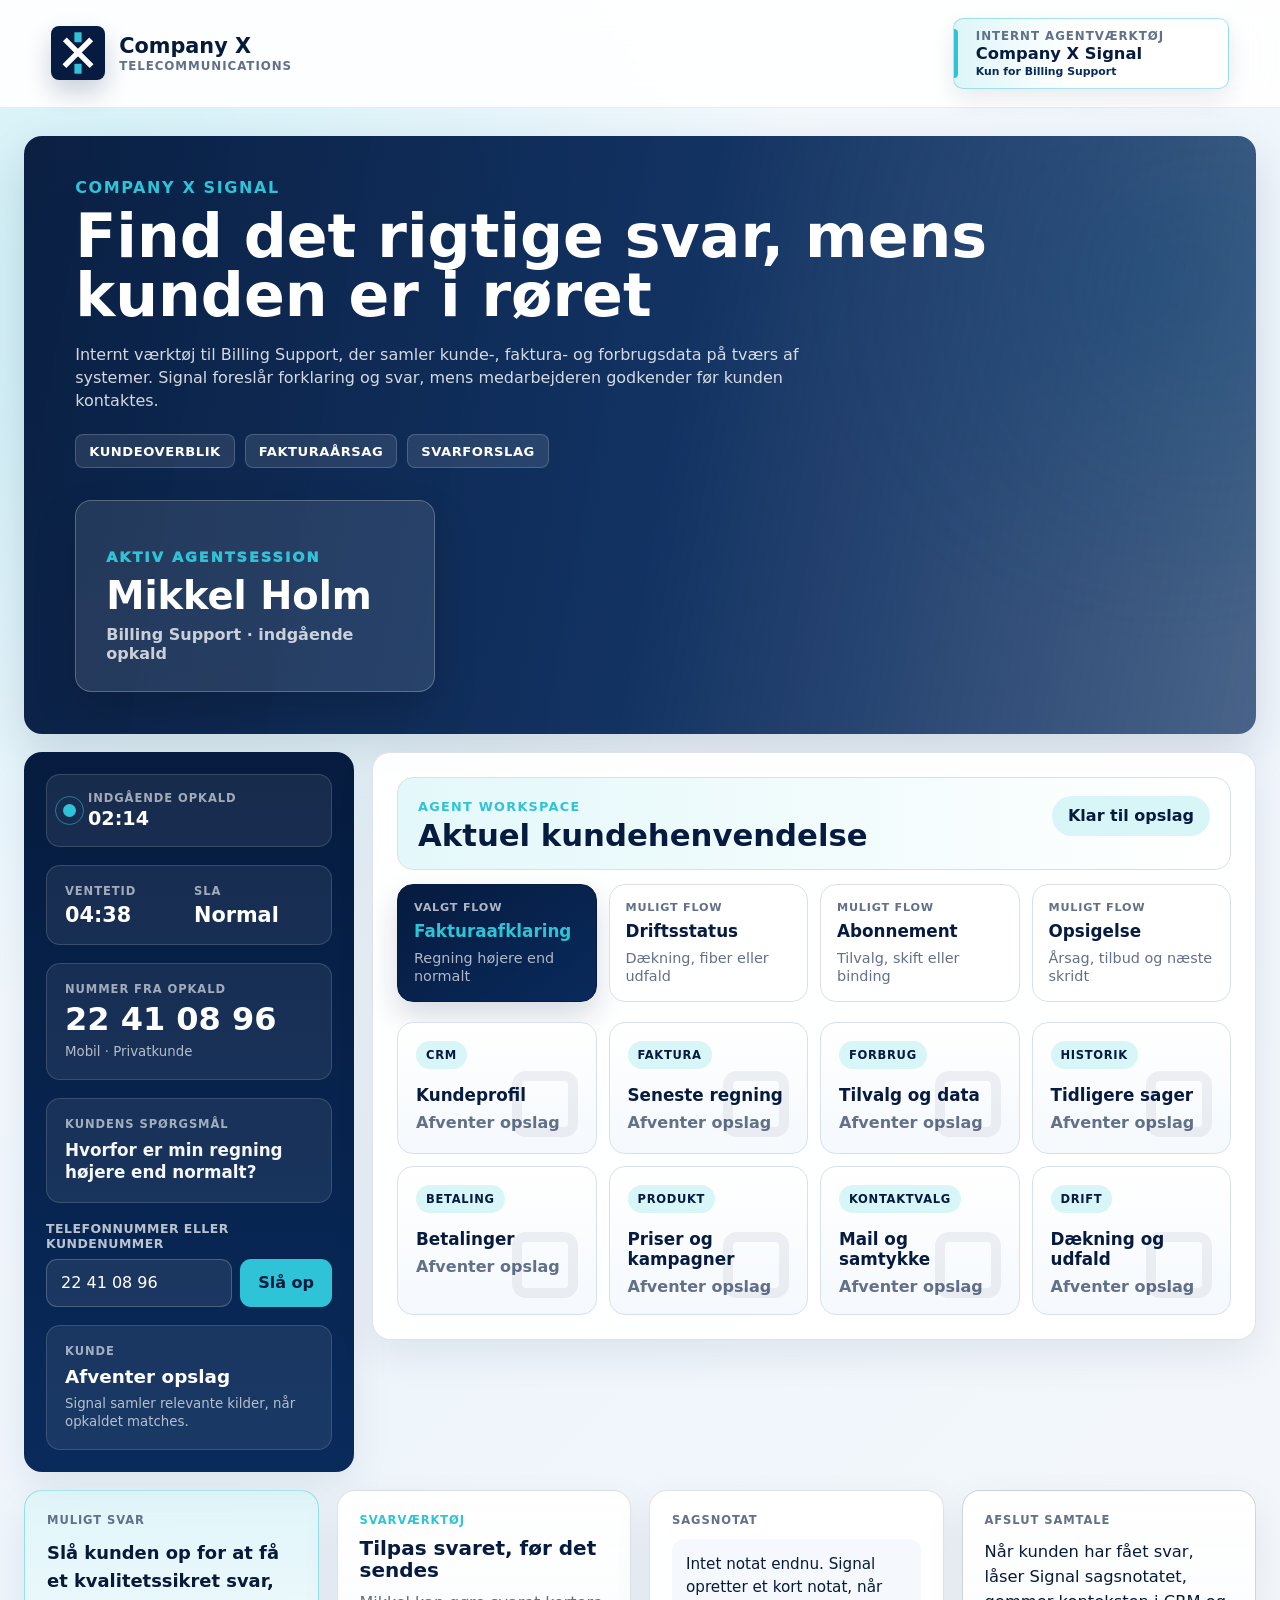
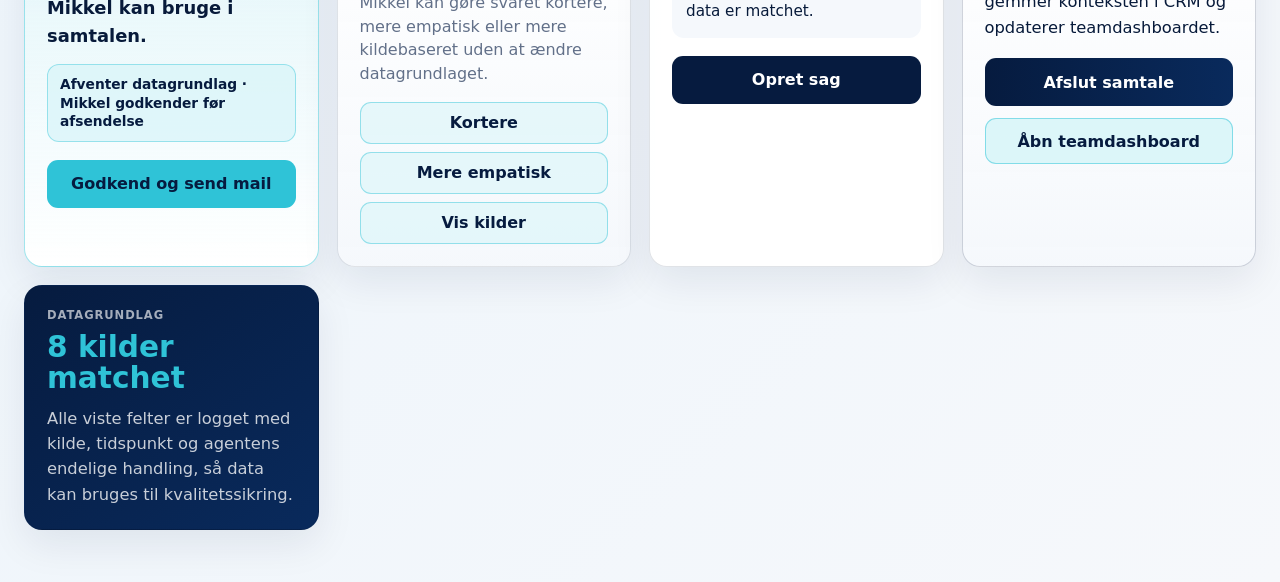
==== commit dd48d217: "up" ====
--- a/AI/index.html
+++ b/AI/index.html
@@ -31,24 +31,23 @@
     <main class="agent-shell">
       <section class="agent-hero">
         <div class="hero-copy">
-          <p>Intern agent · ikke kundevendt chatbot</p>
-          <h1>Internt agentværktøj til Billing Support</h1>
+          <p>Company X Signal</p>
+          <h1>Find det rigtige svar, mens kunden er i røret</h1>
           <span>
-            Company X Signal hjælper Mikkel med at samle kunde-, faktura- og
-            forbrugsdata på tværs af interne systemer, mens kunden er i røret.
-            Agenten foreslår forklaring og svar, men medarbejderen godkender
-            altid før kunden kontaktes.
+            Internt værktøj til Billing Support, der samler kunde-, faktura- og
+            forbrugsdata på tværs af systemer. Signal foreslår forklaring og
+            svar, mens medarbejderen godkender før kunden kontaktes.
           </span>
           <div class="hero-badges" aria-label="Interne agentmarkører">
-            <strong>Medarbejderadgang</strong>
-            <strong>Systemopslag på tværs</strong>
-            <strong>Human approval</strong>
+            <strong>Kundeoverblik</strong>
+            <strong>Fakturaårsag</strong>
+            <strong>Svarforslag</strong>
           </div>
         </div>
         <aside class="internal-agent-card" aria-label="Aktiv intern agentsession">
-          <span>Intern agent</span>
-          <strong>Billing Support</strong>
-          <em>Aktiv session · Mikkel Holm</em>
+          <span>Aktiv agentsession</span>
+          <strong>Mikkel Holm</strong>
+          <em>Billing Support · indgående opkald</em>
         </aside>
       </section>
 
--- a/agent-assist.css
+++ b/agent-assist.css
@@ -134,24 +134,40 @@
 }
 
 .agent-product {
-  display: grid;
-  gap: 4px;
-  min-width: 310px;
-  padding: 13px 22px;
-  border: 1px solid rgba(47, 195, 215, 0.32);
-  border-radius: 12px;
-  background: linear-gradient(135deg, rgba(216, 245, 248, 0.78), rgba(255, 255, 255, 0.92));
-  box-shadow: 0 12px 30px rgba(6, 27, 63, 0.08);
+  position: relative;
+  display: grid;
+  gap: 2px;
+  min-width: 276px;
+  padding: 10px 18px 10px 22px;
+  overflow: hidden;
+  border: 1px solid rgba(47, 195, 215, 0.42);
+  border-radius: 10px;
+  background:
+    linear-gradient(90deg, rgba(47, 195, 215, 0.16), transparent 42%),
+    rgba(255, 255, 255, 0.94);
+  box-shadow: 0 10px 24px rgba(6, 27, 63, 0.09);
+}
+
+.agent-product::before {
+  position: absolute;
+  top: 10px;
+  bottom: 10px;
+  left: 0;
+  width: 4px;
+  border-radius: 0 6px 6px 0;
+  background: var(--cyan);
+  content: "";
 }
 
 .agent-product strong {
   color: var(--navy);
-  font-size: 1.22rem;
+  font-size: 1.02rem;
+  line-height: 1.08;
 }
 
 .agent-product small {
   color: var(--navy-2);
-  font-size: 0.78rem;
+  font-size: 0.68rem;
   font-weight: 850;
 }
 
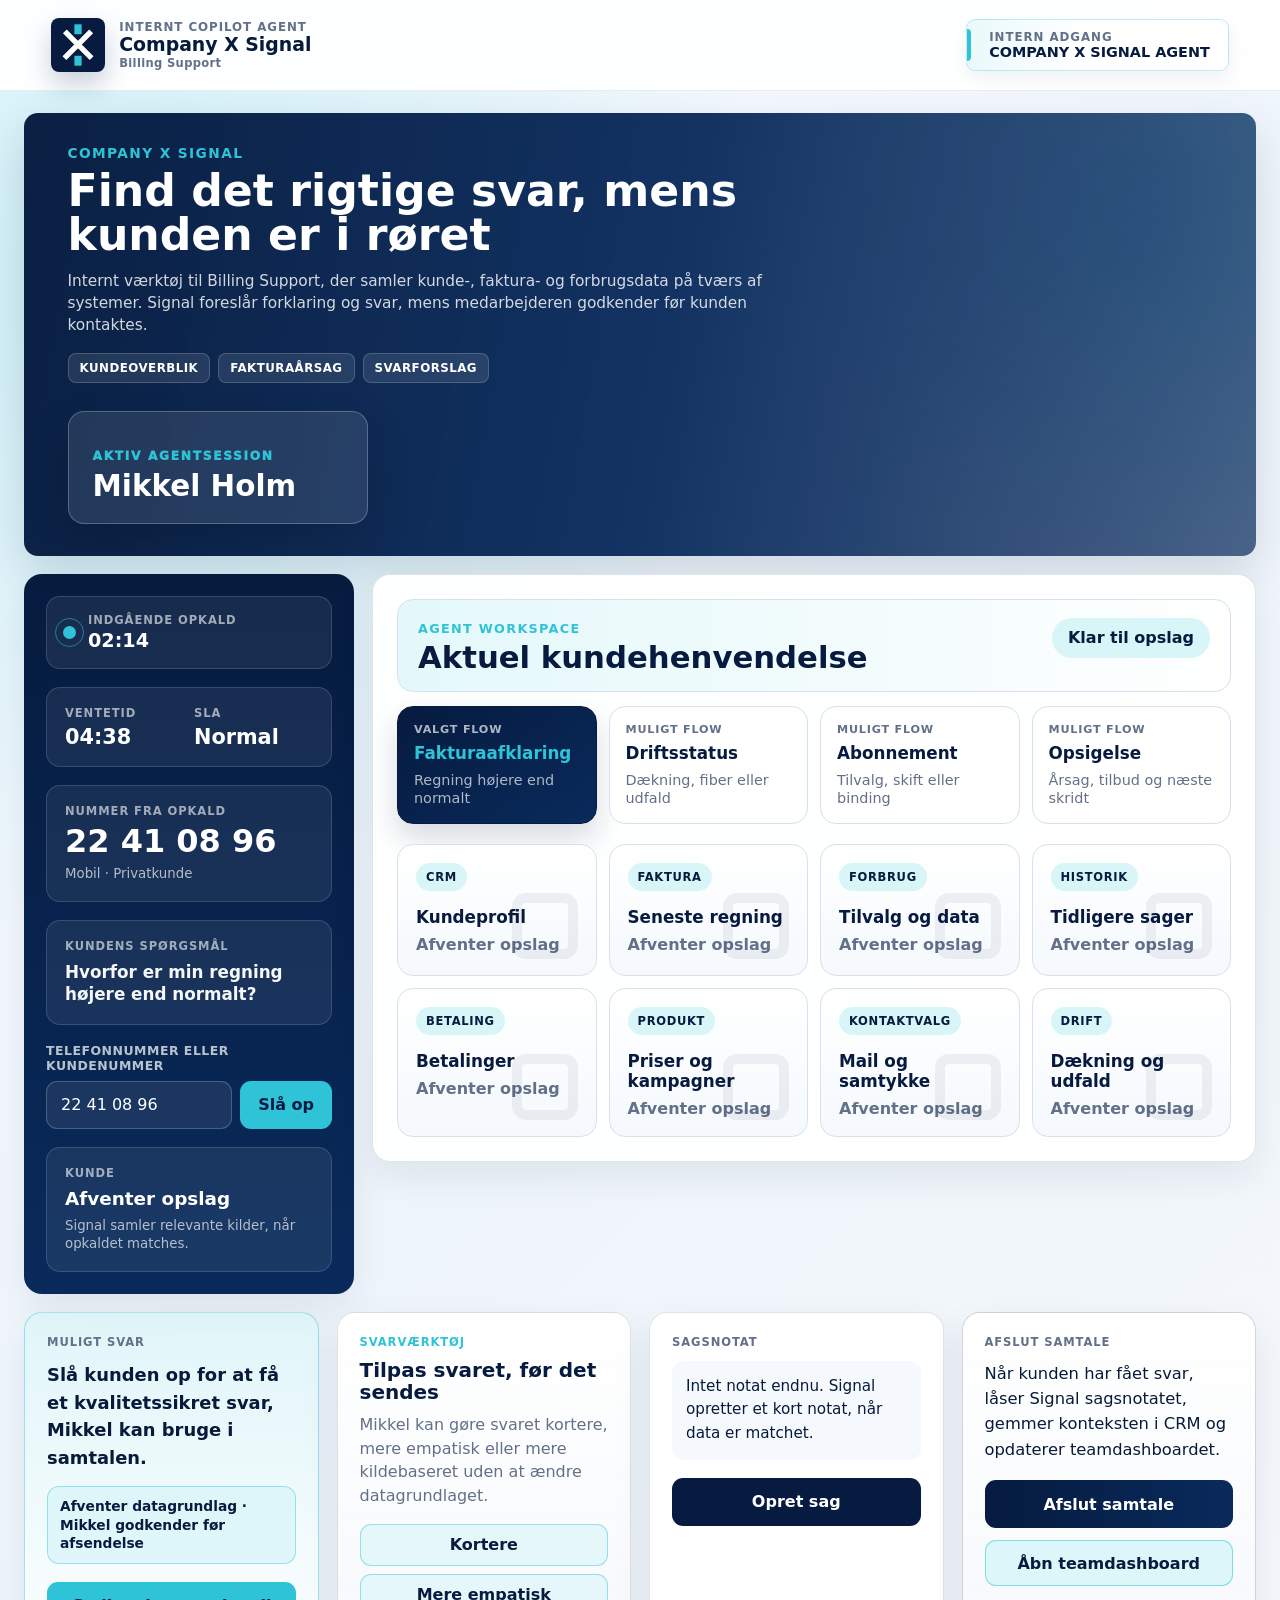
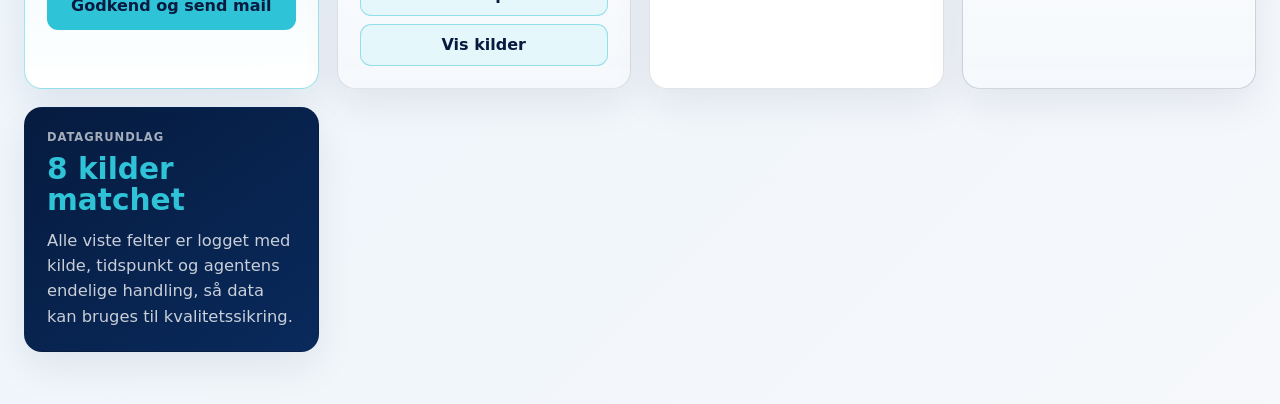
==== commit 8f4c163a: "updates" ====
--- a/AI/index.html
+++ b/AI/index.html
@@ -8,18 +8,18 @@
   </head>
   <body>
     <header class="agent-header">
-      <a class="brand" href="../index.html" aria-label="Company X forside">
+      <a class="brand signal-brand" href="../index.html" aria-label="Company X Signal intern agent">
         <img class="brand-logo" src="../assets/companyx-logo.svg" alt="" aria-hidden="true" />
         <span class="brand-text">
-          <strong>Company X</strong>
-          <span>Telecommunications</span>
+          <span>Internt copilot agent</span>
+          <strong>Company X Signal</strong>
+          <em>Billing Support</em>
         </span>
       </a>
 
-      <div class="agent-product" aria-label="Internt agentværktøj">
-        <span>Internt agentværktøj</span>
-        <strong>Company X Signal</strong>
-        <small>Kun for Billing Support</small>
+      <div class="agent-product" aria-label="Intern adgang">
+        <span>Intern adgang</span>
+        <strong>Company X Signal Agent</strong>
       </div>
 
       <div class="agent-user">
@@ -47,7 +47,6 @@
         <aside class="internal-agent-card" aria-label="Aktiv intern agentsession">
           <span>Aktiv agentsession</span>
           <strong>Mikkel Holm</strong>
-          <em>Billing Support · indgående opkald</em>
         </aside>
       </section>
 
--- a/agent-assist.css
+++ b/agent-assist.css
@@ -119,8 +119,17 @@
 }
 
 .brand-text strong {
-  font-size: 1.3rem;
+  font-size: 1.18rem;
+  line-height: 1.05;
   letter-spacing: 0;
+}
+
+.brand-text em {
+  color: var(--muted);
+  font-size: 0.72rem;
+  font-style: normal;
+  font-weight: 850;
+  letter-spacing: 0.03em;
 }
 
 .brand-text span,
@@ -136,22 +145,22 @@
 .agent-product {
   position: relative;
   display: grid;
-  gap: 2px;
-  min-width: 276px;
+  gap: 1px;
+  min-width: 235px;
   padding: 10px 18px 10px 22px;
   overflow: hidden;
-  border: 1px solid rgba(47, 195, 215, 0.42);
-  border-radius: 10px;
+  border: 1px solid rgba(47, 195, 215, 0.3);
+  border-radius: 9px;
   background:
-    linear-gradient(90deg, rgba(47, 195, 215, 0.16), transparent 42%),
-    rgba(255, 255, 255, 0.94);
-  box-shadow: 0 10px 24px rgba(6, 27, 63, 0.09);
+    linear-gradient(90deg, rgba(47, 195, 215, 0.1), transparent 44%),
+    rgba(255, 255, 255, 0.84);
+  box-shadow: 0 8px 18px rgba(6, 27, 63, 0.06);
 }
 
 .agent-product::before {
   position: absolute;
-  top: 10px;
-  bottom: 10px;
+  top: 9px;
+  bottom: 9px;
   left: 0;
   width: 4px;
   border-radius: 0 6px 6px 0;
@@ -161,8 +170,9 @@
 
 .agent-product strong {
   color: var(--navy);
-  font-size: 1.02rem;
+  font-size: 0.9rem;
   line-height: 1.08;
+  text-transform: uppercase;
 }
 
 .agent-product small {
@@ -185,18 +195,18 @@
 
 .agent-shell {
   width: min(1780px, calc(100% - 48px));
-  margin: 28px auto 52px;
+  margin: 22px auto 52px;
 }
 
 .agent-hero {
   display: grid;
-  grid-template-columns: minmax(0, 1fr) minmax(260px, 360px);
-  gap: 32px;
+  grid-template-columns: minmax(0, 1fr) minmax(230px, 300px);
+  gap: 28px;
   align-items: center;
-  min-height: 286px;
-  padding: 42px clamp(28px, 4vw, 54px);
+  min-height: 224px;
+  padding: 32px clamp(26px, 3.4vw, 44px);
   overflow: hidden;
-  border-radius: 18px;
+  border-radius: 14px;
   color: var(--white);
   background:
     linear-gradient(100deg, rgba(6, 27, 63, 0.98) 0%, rgba(9, 42, 92, 0.96) 52%, rgba(9, 42, 92, 0.72) 100%),
@@ -205,48 +215,48 @@
 }
 
 .agent-hero p {
-  margin: 0 0 10px;
+  margin: 0 0 8px;
   color: var(--cyan);
-  font-size: 1rem;
+  font-size: 0.86rem;
   font-weight: 900;
   letter-spacing: 0.1em;
   text-transform: uppercase;
 }
 
 .agent-hero h1 {
-  max-width: 920px;
+  max-width: 790px;
   margin: 0;
-  font-size: clamp(2.75rem, 4.7vw, 5.8rem);
-  line-height: 0.98;
+  font-size: clamp(2.25rem, 3.45vw, 4.35rem);
+  line-height: 1.0;
   letter-spacing: 0;
 }
 
 .agent-hero span {
   display: block;
-  max-width: 790px;
-  margin-top: 18px;
+  max-width: 760px;
+  margin-top: 14px;
   color: rgba(255, 255, 255, 0.82);
-  font-size: clamp(1rem, 1.2vw, 1.25rem);
-  line-height: 1.45;
+  font-size: clamp(0.96rem, 1.05vw, 1.14rem);
+  line-height: 1.42;
 }
 
 .hero-badges {
   display: flex;
   flex-wrap: wrap;
-  gap: 10px;
-  margin-top: 22px;
+  gap: 8px;
+  margin-top: 16px;
 }
 
 .hero-badges strong {
   display: inline-flex;
   align-items: center;
-  min-height: 34px;
-  padding: 8px 13px;
+  min-height: 30px;
+  padding: 7px 11px;
   border: 1px solid rgba(255, 255, 255, 0.18);
   border-radius: 8px;
   color: var(--white);
   background: rgba(255, 255, 255, 0.1);
-  font-size: 0.82rem;
+  font-size: 0.74rem;
   font-weight: 850;
   letter-spacing: 0.04em;
   text-transform: uppercase;
@@ -254,10 +264,10 @@
 
 .internal-agent-card {
   display: grid;
-  gap: 10px;
+  gap: 7px;
   justify-self: end;
-  width: min(360px, 100%);
-  padding: 28px 30px;
+  width: min(300px, 100%);
+  padding: 22px 24px;
   border: 1px solid rgba(255, 255, 255, 0.24);
   border-radius: 16px;
   background: rgba(255, 255, 255, 0.1);
@@ -266,7 +276,7 @@
 
 .internal-agent-card span {
   color: var(--cyan);
-  font-size: 0.9rem;
+  font-size: 0.76rem;
   font-weight: 950;
   letter-spacing: 0.14em;
   text-transform: uppercase;
@@ -274,8 +284,8 @@
 
 .internal-agent-card strong {
   color: var(--white);
-  font-size: clamp(2.1rem, 3vw, 3.35rem);
-  line-height: 0.96;
+  font-size: clamp(1.8rem, 2.3vw, 2.7rem);
+  line-height: 0.98;
 }
 
 .internal-agent-card em {
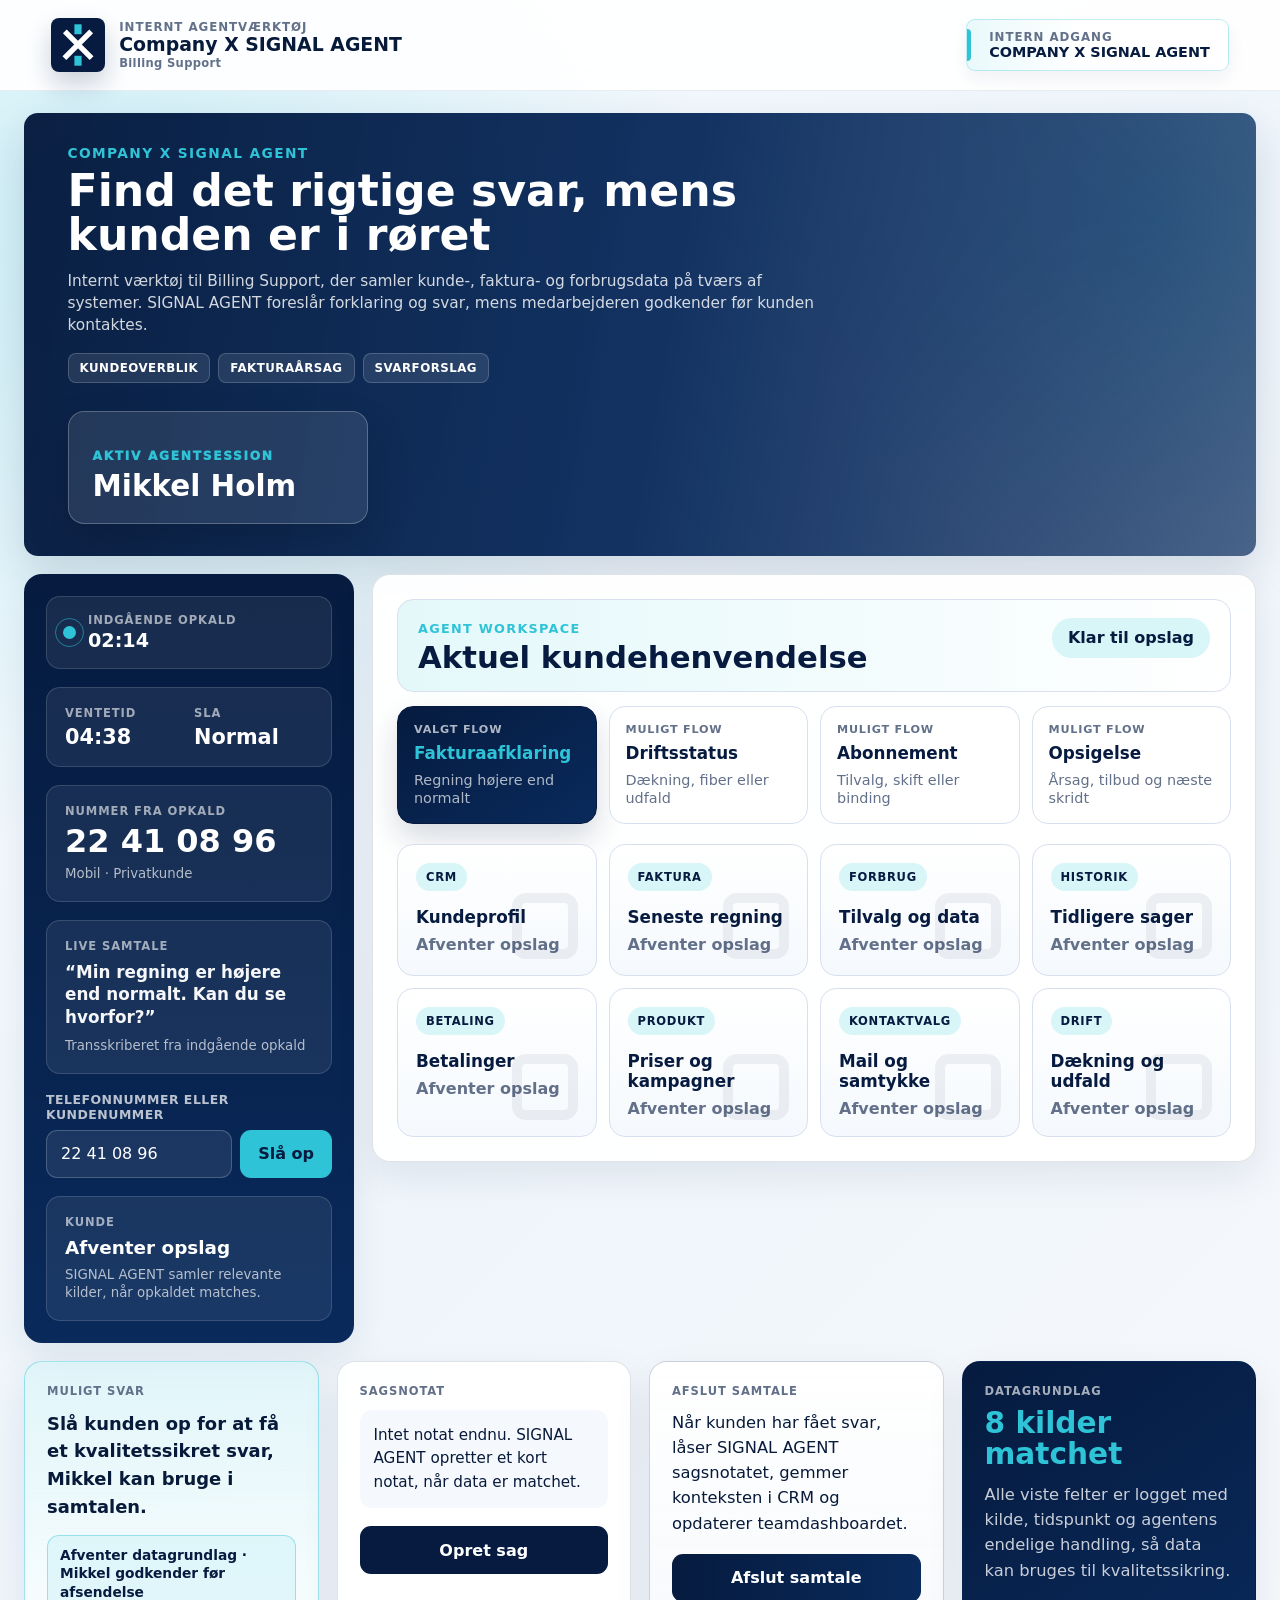
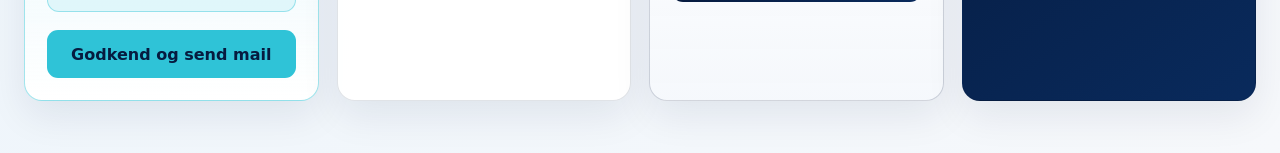
==== commit 2d44e576: "stor update" ====
--- a/AI/index.html
+++ b/AI/index.html
@@ -3,39 +3,39 @@
   <head>
     <meta charset="utf-8" />
     <meta name="viewport" content="width=device-width, initial-scale=1" />
-    <title>Company X Signal - Agent Assist</title>
+    <title>Company X SIGNAL AGENT - Agent Assist</title>
     <link rel="stylesheet" href="../agent-assist.css" />
   </head>
   <body>
     <header class="agent-header">
-      <a class="brand signal-brand" href="../index.html" aria-label="Company X Signal intern agent">
+      <a class="brand signal-brand" href="../index.html" aria-label="Company X SIGNAL AGENT intern agent">
         <img class="brand-logo" src="../assets/companyx-logo.svg" alt="" aria-hidden="true" />
         <span class="brand-text">
-          <span>Internt copilot agent</span>
-          <strong>Company X Signal</strong>
+          <span>Internt agentværktøj</span>
+          <strong>Company X SIGNAL AGENT</strong>
           <em>Billing Support</em>
         </span>
       </a>
 
       <div class="agent-product" aria-label="Intern adgang">
         <span>Intern adgang</span>
-        <strong>Company X Signal Agent</strong>
+        <strong>Company X SIGNAL AGENT</strong>
       </div>
 
       <div class="agent-user">
         <span>Logget ind som</span>
-        <strong>Mikkel Holm · Billing Support</strong>
+        <strong>Mikkel Holm</strong>
       </div>
     </header>
 
     <main class="agent-shell">
       <section class="agent-hero">
         <div class="hero-copy">
-          <p>Company X Signal</p>
+          <p>Company X SIGNAL AGENT</p>
           <h1>Find det rigtige svar, mens kunden er i røret</h1>
           <span>
             Internt værktøj til Billing Support, der samler kunde-, faktura- og
-            forbrugsdata på tværs af systemer. Signal foreslår forklaring og
+            forbrugsdata på tværs af systemer. SIGNAL AGENT foreslår forklaring og
             svar, mens medarbejderen godkender før kunden kontaktes.
           </span>
           <div class="hero-badges" aria-label="Interne agentmarkører">
@@ -78,8 +78,9 @@
           </div>
 
           <div class="caller-issue">
-            <span>Kundens spørgsmål</span>
-            <p>Hvorfor er min regning højere end normalt?</p>
+            <span>Live samtale</span>
+            <p>“Min regning er højere end normalt. Kan du se hvorfor?”</p>
+            <small>Transskriberet fra indgående opkald</small>
           </div>
 
           <div class="agent-search">
@@ -93,7 +94,7 @@
           <div class="customer-mini" id="customerMini">
             <span>Kunde</span>
             <strong>Afventer opslag</strong>
-            <small>Signal samler relevante kilder, når opkaldet matches.</small>
+            <small>SIGNAL AGENT samler relevante kilder, når opkaldet matches.</small>
           </div>
         </aside>
 
@@ -175,7 +176,7 @@
           <div class="analysis-panel hidden" id="analysisPanel" aria-live="polite">
             <span class="analysis-spinner" aria-hidden="true"></span>
             <div>
-              <strong>Signal analyserer regningsafvigelse</strong>
+              <strong>SIGNAL AGENT analyserer regningsafvigelse</strong>
               <p>
                 Matcher aktuel faktura med kundens normalpris, forbrugslog,
                 produktregler og kontaktvalg før forklaringen vises.
@@ -210,7 +211,7 @@
                 <span>Forklaring</span>
                 <strong>Regningen er 150 kr. højere end normalt</strong>
                 <p>
-                  Signal har beregnet afvigelsen: maj-faktura 549 kr. minus
+                  SIGNAL AGENT har beregnet afvigelsen: maj-faktura 549 kr. minus
                   kundens normalpris 399 kr. giver +150 kr. Årsagen matches til
                   ekstra data og en udløbet intropris på streamingpakken.
                 </p>
@@ -264,24 +265,10 @@
             <button type="button" id="sendEmail">Godkend og send mail</button>
           </div>
 
-          <div class="refinement-card">
-            <span>Svarværktøj</span>
-            <strong>Tilpas svaret, før det sendes</strong>
-            <p>
-              Mikkel kan gøre svaret kortere, mere empatisk eller mere
-              kildebaseret uden at ændre datagrundlaget.
-            </p>
-            <div class="refinement-actions" aria-label="Tilpas muligt svar">
-              <button type="button" data-tone="short">Kortere</button>
-              <button type="button" data-tone="empathy">Mere empatisk</button>
-              <button type="button" data-tone="sources">Vis kilder</button>
-            </div>
-          </div>
-
           <div class="note-card">
             <span>Sagsnotat</span>
             <div id="caseNote" class="case-note-body">
-              Intet notat endnu. Signal opretter et kort notat, når data er matchet.
+              Intet notat endnu. SIGNAL AGENT opretter et kort notat, når data er matchet.
             </div>
             <button type="button" id="createCase">Opret sag</button>
           </div>
@@ -289,7 +276,7 @@
           <div class="finish-card">
             <span>Afslut samtale</span>
             <p>
-              Når kunden har fået svar, låser Signal sagsnotatet, gemmer
+              Når kunden har fået svar, låser SIGNAL AGENT sagsnotatet, gemmer
               konteksten i CRM og opdaterer teamdashboardet.
             </p>
             <button type="button" id="finishCall">Afslut samtale</button>
--- a/agent-assist.css
+++ b/agent-assist.css
@@ -440,6 +440,7 @@
 }
 
 .caller-card small,
+.caller-issue small,
 .customer-mini small {
   display: block;
   margin-top: 8px;
@@ -1001,6 +1002,10 @@
   background: rgba(216, 245, 248, 0.85);
   font-weight: 900;
   text-decoration: none;
+}
+
+.dashboard-link.hidden {
+  display: none;
 }
 
 .case-note-body {
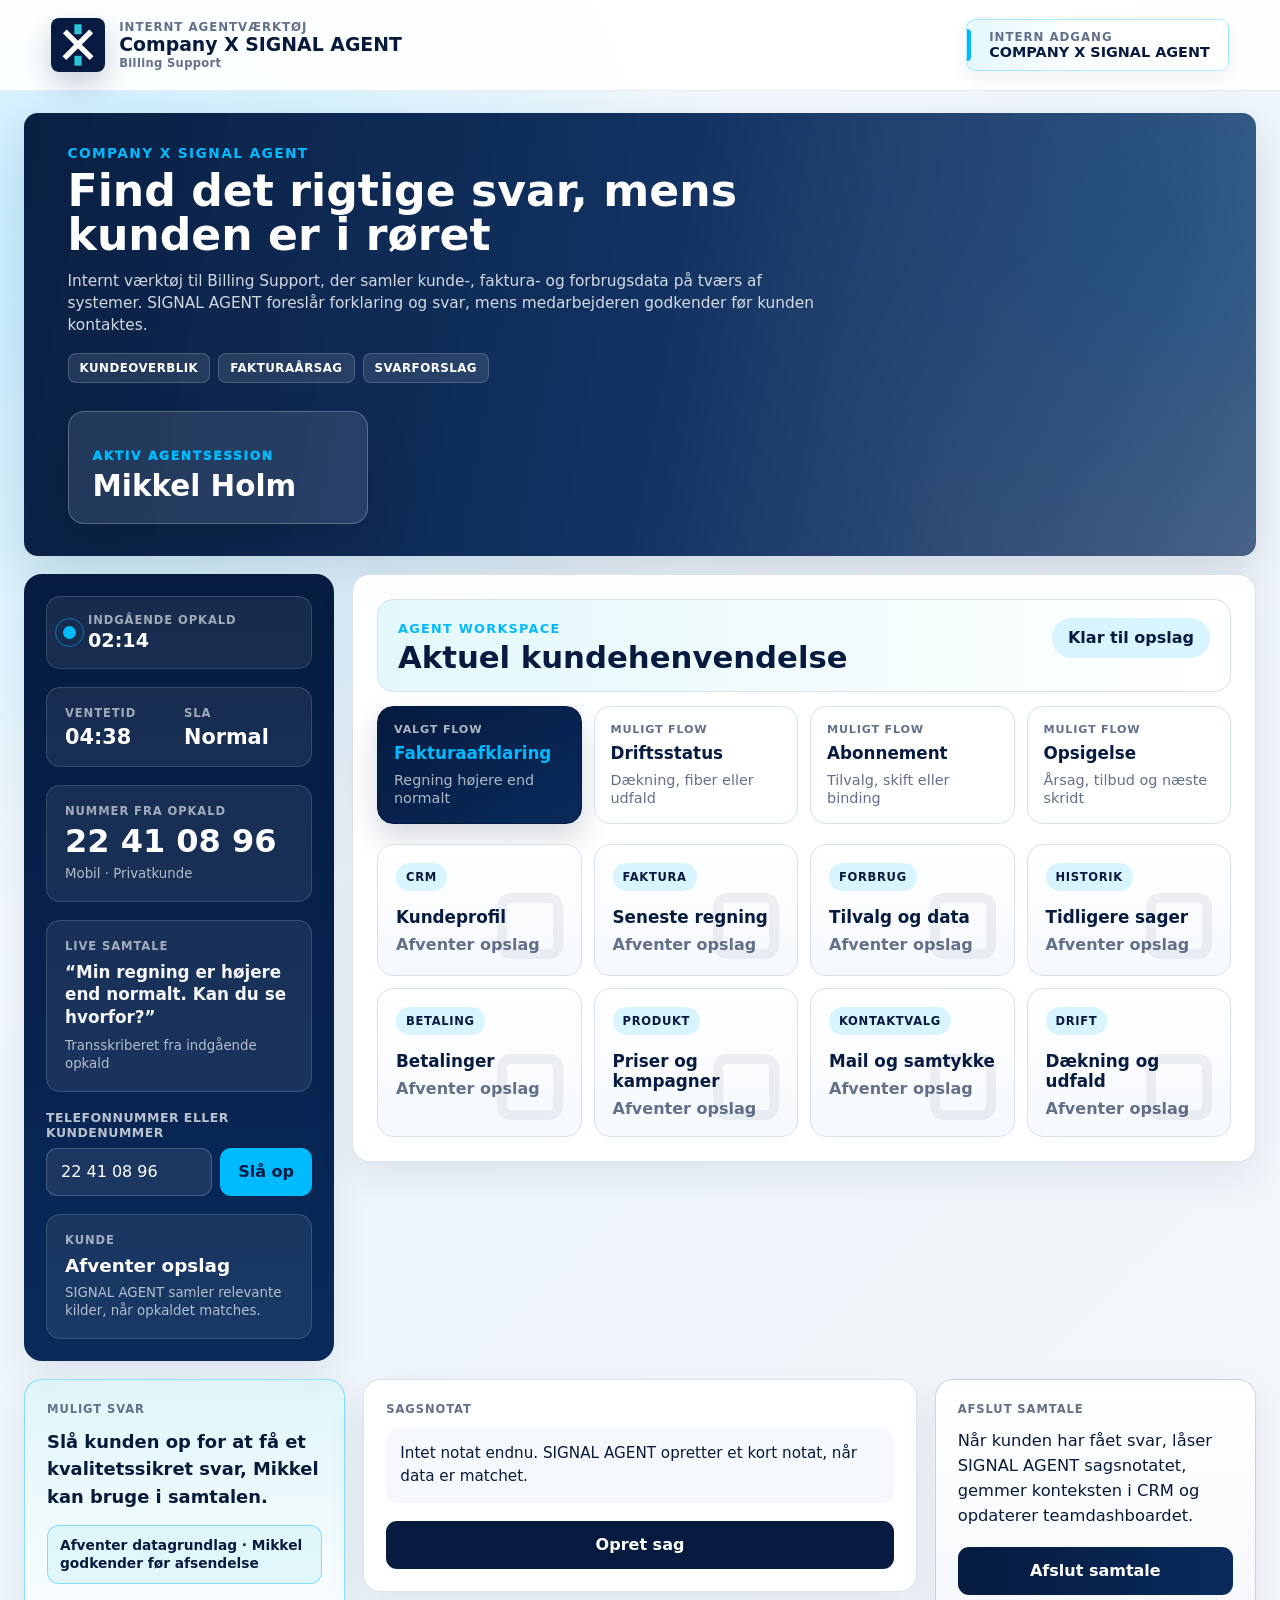
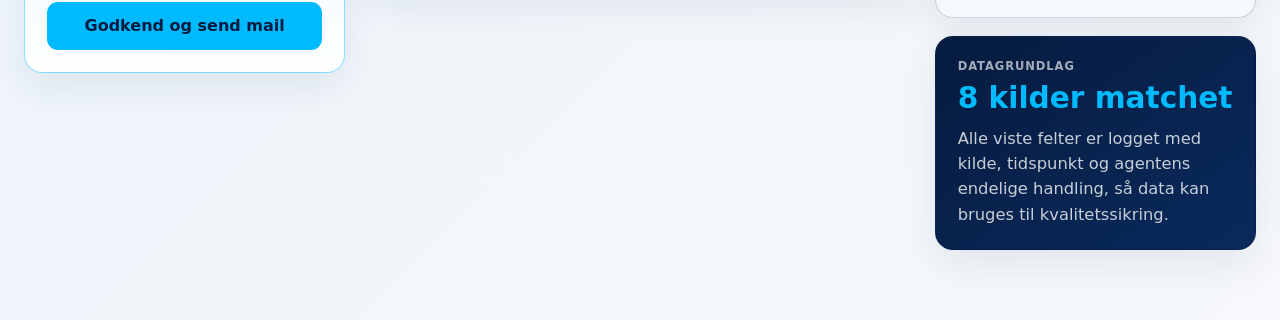
==== commit 4ea82c1a: "u" ====
--- a/AI/index.html
+++ b/AI/index.html
@@ -273,25 +273,27 @@
             <button type="button" id="createCase">Opret sag</button>
           </div>
 
-          <div class="finish-card">
-            <span>Afslut samtale</span>
-            <p>
-              Når kunden har fået svar, låser SIGNAL AGENT sagsnotatet, gemmer
-              konteksten i CRM og opdaterer teamdashboardet.
-            </p>
-            <button type="button" id="finishCall">Afslut samtale</button>
-            <a class="dashboard-link hidden" id="dashboardLink" href="../dashboard/">
-              Åbn teamdashboard
-            </a>
-          </div>
-
-          <div class="source-card">
-            <span>Datagrundlag</span>
-            <strong>8 kilder matchet</strong>
-            <p>
-              Alle viste felter er logget med kilde, tidspunkt og agentens
-              endelige handling, så data kan bruges til kvalitetssikring.
-            </p>
+          <div class="action-stack">
+            <div class="finish-card">
+              <span>Afslut samtale</span>
+              <p>
+                Når kunden har fået svar, låser SIGNAL AGENT sagsnotatet, gemmer
+                konteksten i CRM og opdaterer teamdashboardet.
+              </p>
+              <button type="button" id="finishCall">Afslut samtale</button>
+              <a class="dashboard-link hidden" id="dashboardLink" href="../dashboard/">
+                Åbn teamdashboard
+              </a>
+            </div>
+
+            <div class="source-card">
+              <span>Datagrundlag</span>
+              <strong>8 kilder matchet</strong>
+              <p>
+                Alle viste felter er logget med kilde, tidspunkt og agentens
+                endelige handling, så data kan bruges til kvalitetssikring.
+              </p>
+            </div>
           </div>
         </aside>
       </section>
--- a/agent-assist.css
+++ b/agent-assist.css
@@ -1,8 +1,8 @@
 :root {
   --navy: #061b3f;
   --navy-2: #092a5c;
-  --cyan: #2fc3d7;
-  --cyan-soft: #d8f5f8;
+  --cyan: #00baff;
+  --cyan-soft: #d8f4ff;
   --ink: #071a3a;
   --muted: #627089;
   --line: #d8e0ef;
@@ -19,7 +19,7 @@
   margin: 0;
   color: var(--ink);
   background:
-    radial-gradient(circle at 8% 14%, rgba(47, 195, 215, 0.2), transparent 32%),
+    radial-gradient(circle at 8% 14%, rgba(0, 186, 255, 0.2), transparent 32%),
     linear-gradient(135deg, #f7fbff 0%, #eef5fb 48%, #f6f8fb 100%);
   font-family:
     Inter, ui-sans-serif, system-ui, -apple-system, BlinkMacSystemFont, "Segoe UI",
@@ -149,10 +149,10 @@
   min-width: 235px;
   padding: 10px 18px 10px 22px;
   overflow: hidden;
-  border: 1px solid rgba(47, 195, 215, 0.3);
+  border: 1px solid rgba(0, 186, 255, 0.3);
   border-radius: 9px;
   background:
-    linear-gradient(90deg, rgba(47, 195, 215, 0.1), transparent 44%),
+    linear-gradient(90deg, rgba(0, 186, 255, 0.1), transparent 44%),
     rgba(255, 255, 255, 0.84);
   box-shadow: 0 8px 18px rgba(6, 27, 63, 0.06);
 }
@@ -210,7 +210,7 @@
   color: var(--white);
   background:
     linear-gradient(100deg, rgba(6, 27, 63, 0.98) 0%, rgba(9, 42, 92, 0.96) 52%, rgba(9, 42, 92, 0.72) 100%),
-    radial-gradient(circle at 92% 24%, rgba(47, 195, 215, 0.42), transparent 30%);
+    radial-gradient(circle at 92% 24%, rgba(0, 186, 255, 0.42), transparent 30%);
   box-shadow: var(--shadow);
 }
 
@@ -304,7 +304,10 @@
 
 .call-panel,
 .signal-panel-main,
-.answer-panel > div {
+.answer-card,
+.note-card,
+.finish-card,
+.source-card {
   border: 1px solid rgba(6, 27, 63, 0.12);
   border-radius: 18px;
   background: rgba(255, 255, 255, 0.94);
@@ -352,7 +355,7 @@
   position: absolute;
   inset: -8px;
   content: "";
-  border: 1px solid rgba(47, 195, 215, 0.55);
+  border: 1px solid rgba(0, 186, 255, 0.55);
   border-radius: inherit;
   animation: pulse 1.6s infinite;
 }
@@ -485,7 +488,7 @@
 
 .agent-search input:focus {
   border-color: var(--cyan);
-  box-shadow: 0 0 0 3px rgba(47, 195, 215, 0.2);
+  box-shadow: 0 0 0 3px rgba(0, 186, 255, 0.2);
 }
 
 .agent-search button,
@@ -513,7 +516,7 @@
 .handoff-card button:hover,
 .finish-card button:hover {
   transform: translateY(-1px);
-  box-shadow: 0 14px 24px rgba(47, 195, 215, 0.25);
+  box-shadow: 0 14px 24px rgba(0, 186, 255, 0.25);
 }
 
 .customer-mini strong {
@@ -523,8 +526,8 @@
 }
 
 .customer-mini.is-ready {
-  border-color: rgba(47, 195, 215, 0.5);
-  background: rgba(47, 195, 215, 0.14);
+  border-color: rgba(0, 186, 255, 0.5);
+  background: rgba(0, 186, 255, 0.14);
 }
 
 .signal-panel-main {
@@ -710,12 +713,12 @@
 }
 
 .system-card.processing {
-  border-color: rgba(47, 195, 215, 0.55);
-  box-shadow: inset 0 0 0 2px rgba(47, 195, 215, 0.12);
+  border-color: rgba(0, 186, 255, 0.55);
+  box-shadow: inset 0 0 0 2px rgba(0, 186, 255, 0.12);
 }
 
 .system-card.ready {
-  border-color: rgba(47, 195, 215, 0.7);
+  border-color: rgba(0, 186, 255, 0.7);
   background: linear-gradient(180deg, #ffffff 0%, #e9fbfd 100%);
 }
 
@@ -729,7 +732,7 @@
   align-items: center;
   margin-top: 18px;
   padding: 18px;
-  border: 1px solid rgba(47, 195, 215, 0.45);
+  border: 1px solid rgba(0, 186, 255, 0.45);
   border-radius: 16px;
   background:
     linear-gradient(90deg, rgba(216, 245, 248, 0.78), rgba(255, 255, 255, 0.94)),
@@ -919,14 +922,24 @@
   display: grid;
   gap: 18px;
   align-content: start;
-}
-
-.answer-panel > div {
+  align-items: start;
+}
+
+.answer-card,
+.note-card,
+.finish-card,
+.source-card {
   padding: 22px;
 }
 
+.action-stack {
+  display: grid;
+  gap: 18px;
+  align-content: start;
+}
+
 .answer-card {
-  border-color: rgba(47, 195, 215, 0.44) !important;
+  border-color: rgba(0, 186, 255, 0.44) !important;
   background:
     linear-gradient(180deg, rgba(216, 245, 248, 0.62), rgba(255, 255, 255, 0.96)) !important;
 }
@@ -952,7 +965,7 @@
   margin-top: 14px;
   padding: 10px 12px;
   color: var(--navy);
-  border: 1px solid rgba(47, 195, 215, 0.42);
+  border: 1px solid rgba(0, 186, 255, 0.42);
   border-radius: 12px;
   background: rgba(216, 245, 248, 0.74);
   font-size: 0.86rem;
@@ -986,7 +999,7 @@
 }
 
 .finish-card.is-done {
-  border-color: rgba(47, 195, 215, 0.52) !important;
+  border-color: rgba(0, 186, 255, 0.52) !important;
   background:
     linear-gradient(180deg, rgba(216, 245, 248, 0.5), rgba(255, 255, 255, 0.96)) !important;
 }
@@ -997,7 +1010,7 @@
   margin-top: 12px;
   place-items: center;
   color: var(--navy);
-  border: 1px solid rgba(47, 195, 215, 0.52);
+  border: 1px solid rgba(0, 186, 255, 0.52);
   border-radius: 11px;
   background: rgba(216, 245, 248, 0.85);
   font-weight: 900;
@@ -1044,7 +1057,7 @@
 }
 
 .handoff-card {
-  border-color: rgba(47, 195, 215, 0.32) !important;
+  border-color: rgba(0, 186, 255, 0.32) !important;
   background:
     linear-gradient(180deg, rgba(255, 255, 255, 0.96), rgba(216, 245, 248, 0.46)) !important;
 }
@@ -1084,7 +1097,7 @@
   min-height: 42px;
   padding: 0 14px;
   color: var(--navy);
-  border: 1px solid rgba(47, 195, 215, 0.45);
+  border: 1px solid rgba(0, 186, 255, 0.45);
   border-radius: 11px;
   background: rgba(216, 245, 248, 0.58);
   font-weight: 900;
@@ -1116,7 +1129,7 @@
   min-height: 42px;
   place-items: center;
   color: var(--navy);
-  border: 1px solid rgba(47, 195, 215, 0.44);
+  border: 1px solid rgba(0, 186, 255, 0.44);
   border-radius: 10px;
   background: rgba(216, 245, 248, 0.72);
   font-size: 0.82rem;
@@ -1167,7 +1180,7 @@
 }
 
 .impact-dashboard.completed {
-  border-color: rgba(47, 195, 215, 0.54);
+  border-color: rgba(0, 186, 255, 0.54);
   box-shadow: 0 18px 46px rgba(6, 27, 63, 0.13);
   opacity: 1;
   transform: translateY(-2px);
@@ -1241,7 +1254,7 @@
 }
 
 .metric-compare div:last-child {
-  border-color: rgba(47, 195, 215, 0.48);
+  border-color: rgba(0, 186, 255, 0.48);
   background: rgba(216, 245, 248, 0.58);
 }
 
@@ -1285,7 +1298,7 @@
   background: linear-gradient(90deg, var(--navy), var(--cyan));
 }
 
-@media (max-width: 1320px) {
+@media (max-width: 1600px) {
   .agent-header {
     grid-template-columns: 1fr 1fr;
   }
@@ -1307,16 +1320,75 @@
   }
 
   .agent-workspace {
-    grid-template-columns: minmax(260px, 330px) minmax(520px, 1fr);
+    grid-template-columns: minmax(250px, 310px) minmax(0, 1fr);
   }
 
   .answer-panel {
     grid-column: 1 / -1;
-    grid-template-columns: repeat(4, minmax(0, 1fr));
+    grid-template-columns:
+      minmax(280px, 0.9fr)
+      minmax(500px, 1.55fr)
+      minmax(280px, 0.9fr);
+    align-items: start;
+  }
+
+  .answer-panel > div {
+    min-height: 0;
+  }
+
+  .answer-card {
+    grid-column: 1;
+    grid-row: 1;
+  }
+
+  .note-card {
+    grid-column: 2;
+    grid-row: 1 / span 2;
+  }
+
+  .action-stack {
+    grid-column: 3;
+    grid-row: 1;
   }
 
   .dashboard-grid {
     grid-template-columns: repeat(2, minmax(0, 1fr));
+  }
+}
+
+@media (max-width: 1220px) {
+  .agent-workspace {
+    grid-template-columns: 1fr;
+  }
+
+  .call-panel {
+    grid-template-columns: repeat(2, minmax(0, 1fr));
+  }
+
+  .live-call,
+  .agent-search,
+  .customer-mini {
+    grid-column: 1 / -1;
+  }
+
+  .workflow-options,
+  .system-grid {
+    grid-template-columns: repeat(2, minmax(0, 1fr));
+  }
+
+  .answer-panel {
+    grid-template-columns: repeat(2, minmax(0, 1fr));
+  }
+
+  .answer-card,
+  .action-stack {
+    grid-column: auto;
+    grid-row: auto;
+  }
+
+  .note-card {
+    grid-column: 1 / -1;
+    grid-row: auto;
   }
 }
 
@@ -1349,10 +1421,19 @@
     border-radius: 16px;
   }
 
+  .dashboard-grid {
+    grid-template-columns: 1fr;
+  }
+
+  .call-panel,
   .system-grid,
   .workflow-options,
-  .dashboard-grid {
+  .answer-panel {
     grid-template-columns: 1fr;
+  }
+
+  .note-card {
+    grid-column: auto;
   }
 }
 
@@ -1378,7 +1459,10 @@
   .agent-hero,
   .call-panel,
   .signal-panel-main,
-  .answer-panel > div {
+  .answer-card,
+  .note-card,
+  .finish-card,
+  .source-card {
     padding: 18px;
   }
 
